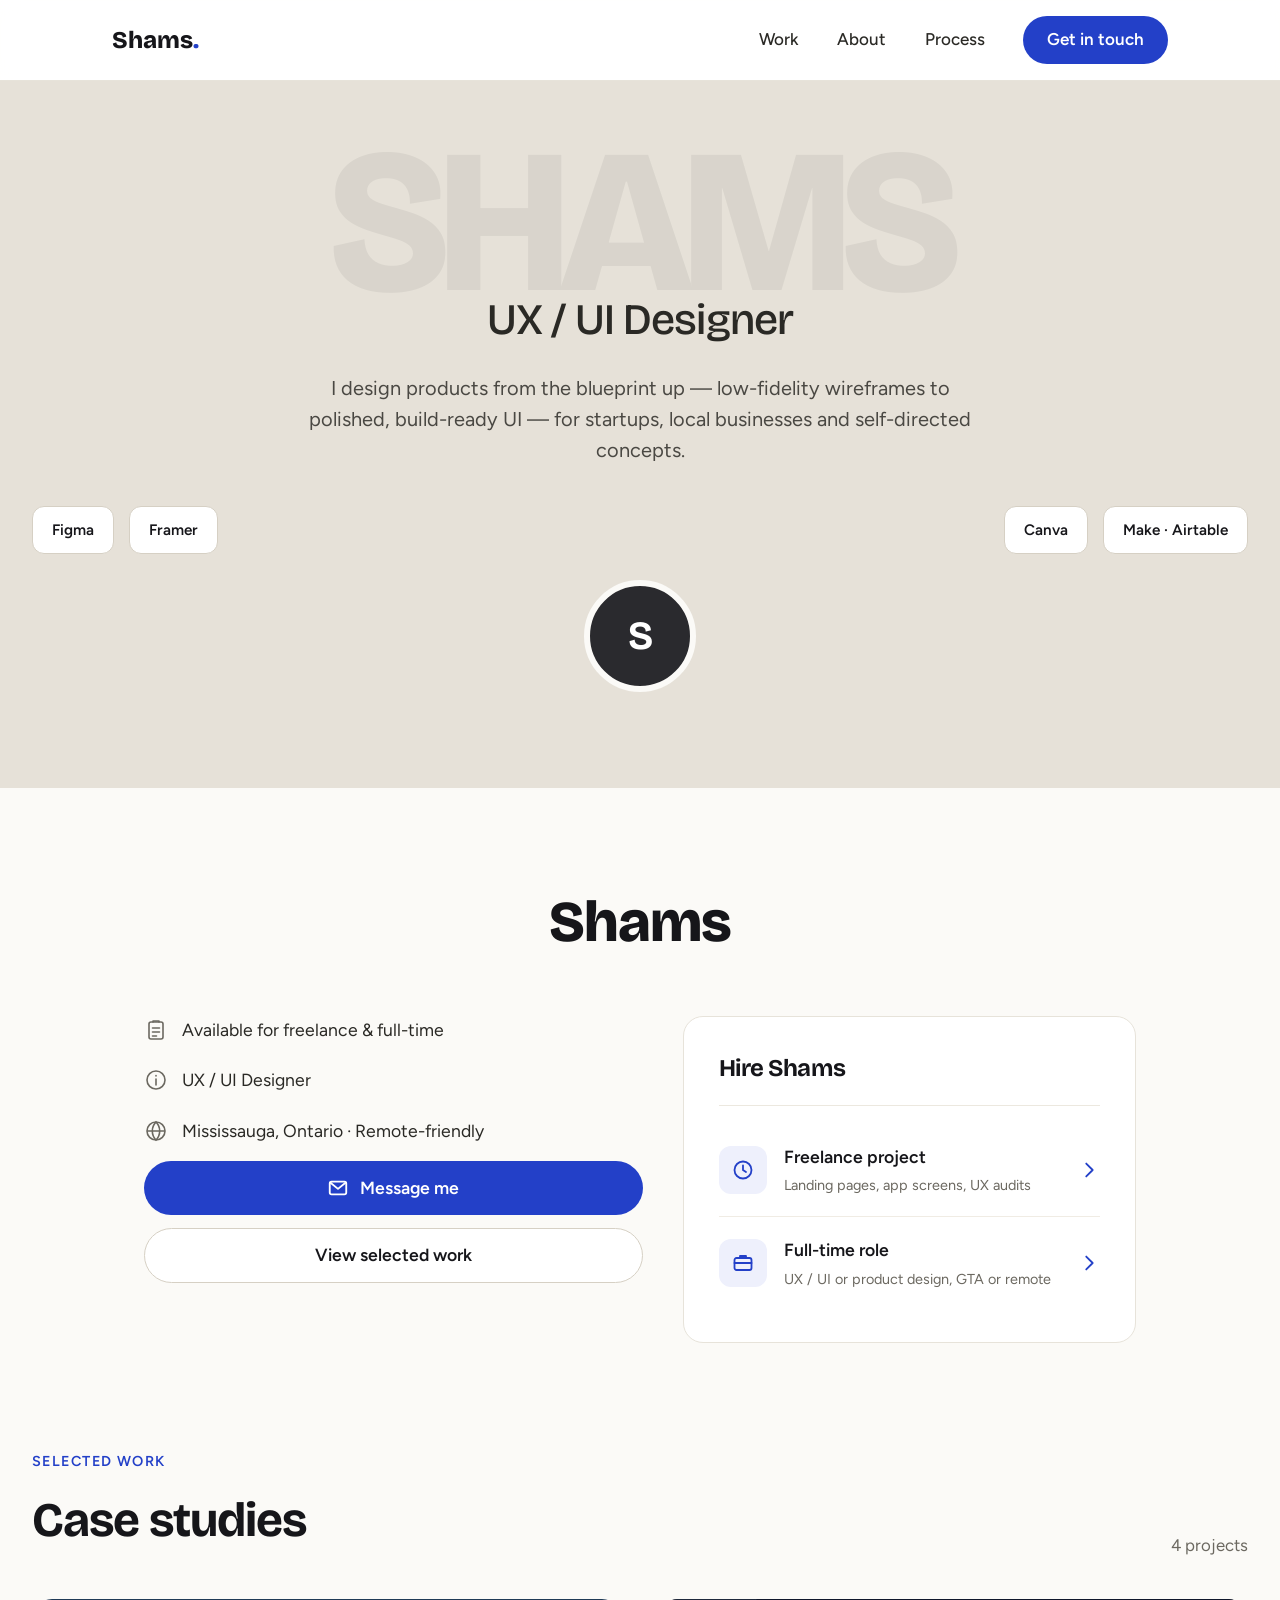
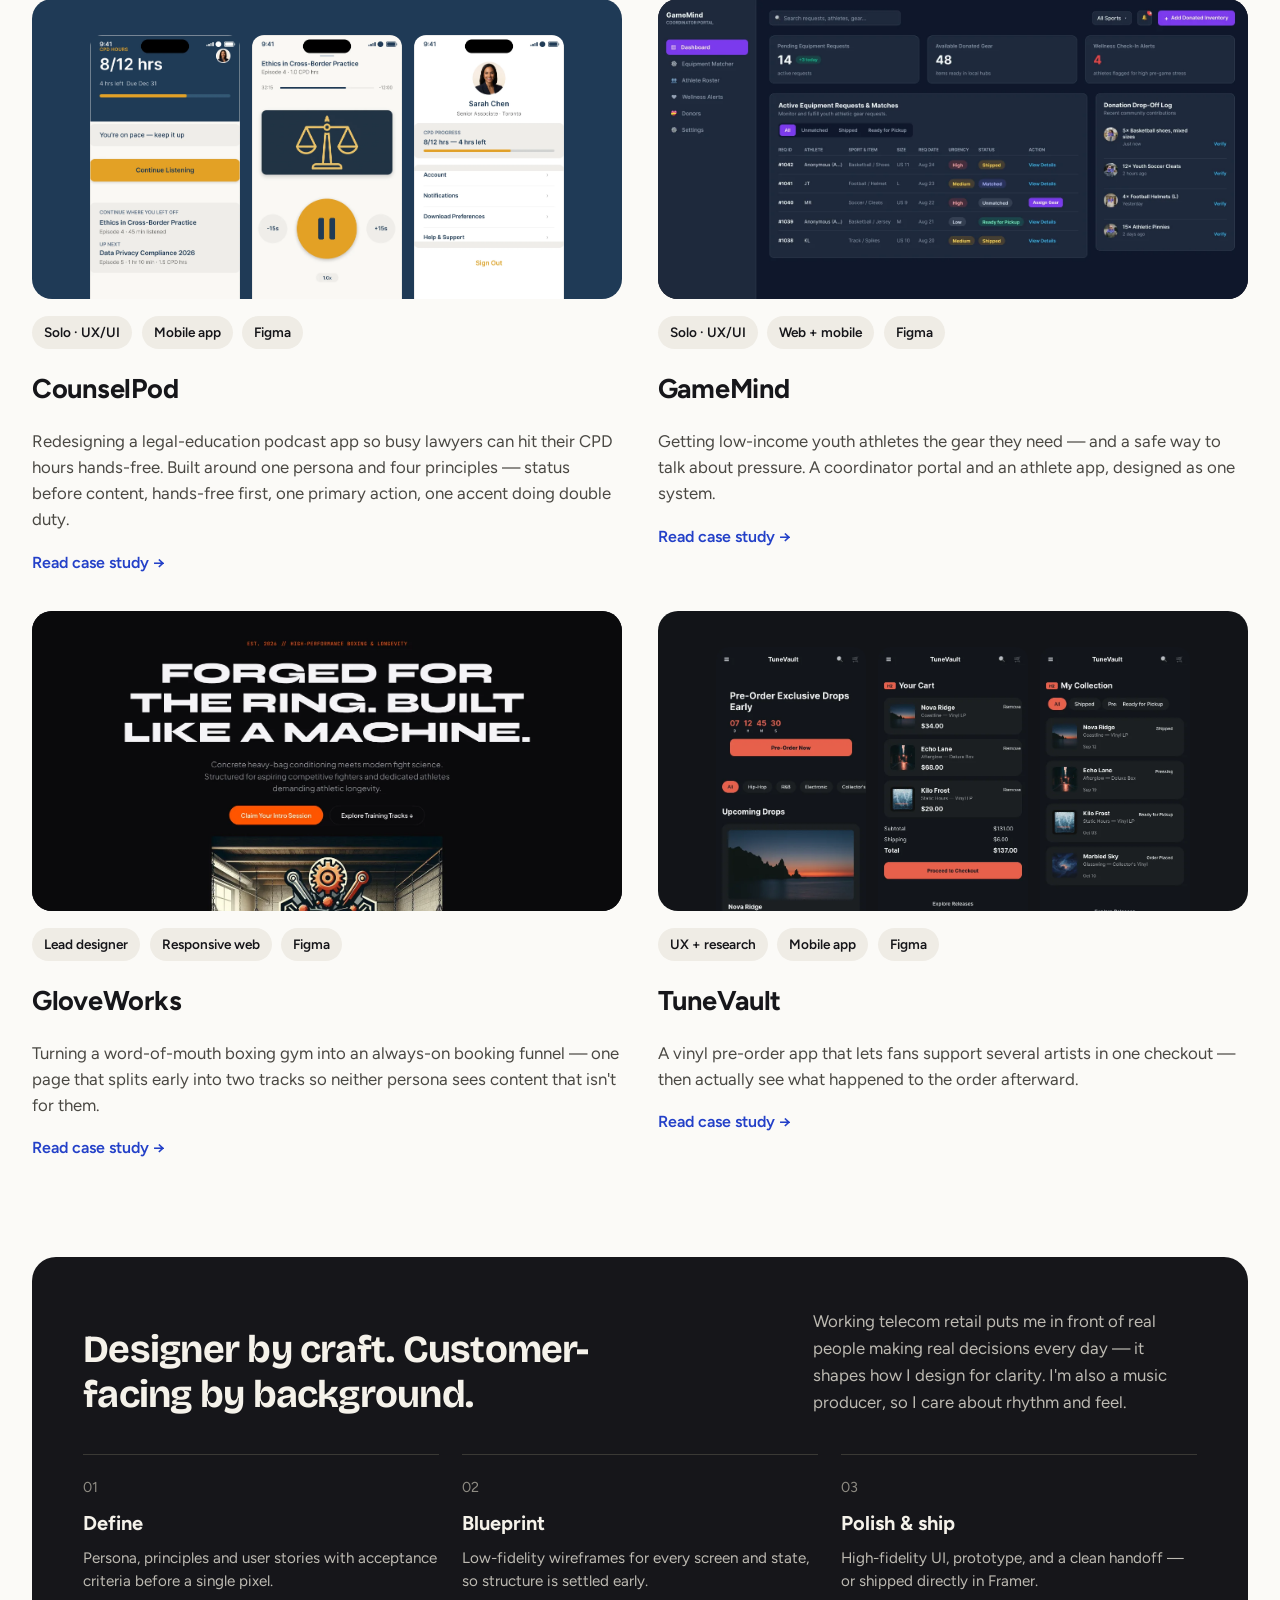
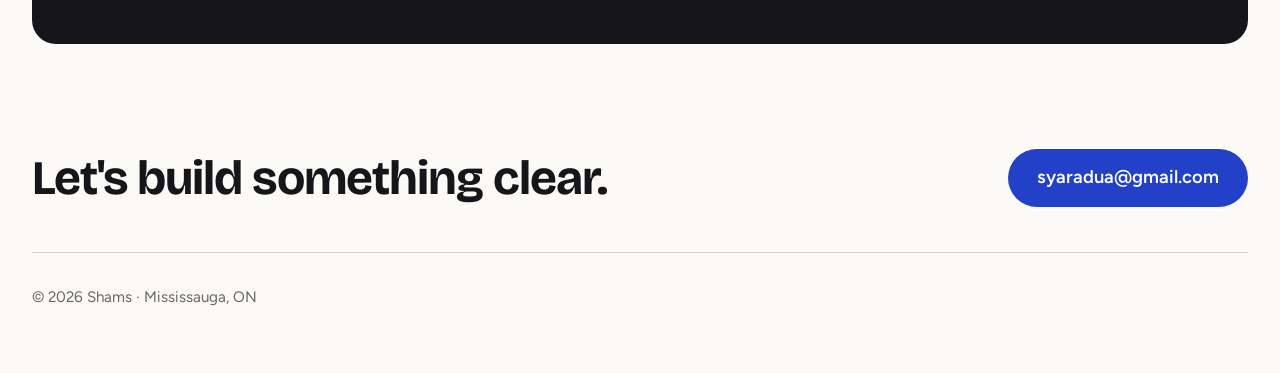
==== index.html @ 9e738d1e "fix(qa): add favicon, meta/OG social tags, and homepage card role/tech tags - Add favicon.ico + PNG " ====
<!DOCTYPE html>
<html lang="en">
<head>
<meta charset="UTF-8">
<meta name="viewport" content="width=device-width, initial-scale=1.0">
<title>Shams Yar-Adua — UX & Product Design</title>
<meta name="description" content="UX/UI designer and product design work from blueprint to build-ready UI — case studies in legal tech, e-commerce, booking, and youth wellness.">
<meta property="og:type" content="website">
<meta property="og:title" content="Shams Yar-Adua — UX & Product Design">
<meta property="og:description" content="UX/UI designer and product design work from blueprint to build-ready UI — case studies in legal tech, e-commerce, booking, and youth wellness.">
<meta property="og:image" content="https://syaradua-droid.github.io/portfolio/assets/og-index.png">
<meta property="og:url" content="https://syaradua-droid.github.io/portfolio/">
<meta name="twitter:card" content="summary_large_image">
<meta name="twitter:title" content="Shams Yar-Adua — UX & Product Design">
<meta name="twitter:description" content="UX/UI designer and product design work from blueprint to build-ready UI — case studies in legal tech, e-commerce, booking, and youth wellness.">
<meta name="twitter:image" content="https://syaradua-droid.github.io/portfolio/assets/og-index.png">
<link rel="icon" type="image/png" sizes="32x32" href="assets/favicon-32.png">
<link rel="icon" type="image/png" sizes="16x16" href="assets/favicon-16.png">
<link rel="shortcut icon" href="favicon.ico">
<link rel="apple-touch-icon" sizes="180x180" href="assets/apple-touch-icon.png">
<link rel="stylesheet" href="home.css">
</head>
<body class="home-page">

<nav class="site-nav">
  <div class="wrap">
    <a href="index.html" class="nav-mark">Shams<span>.</span></a>
    <button class="nav-toggle" aria-label="Toggle navigation" aria-expanded="false">
      <span></span><span></span><span></span>
    </button>
    <ul class="nav-links">
      <li><a href="#work">Work</a></li>
      <li><a href="#about">About</a></li>
      <li><a href="#process">Process</a></li>
      <li><a href="#contact" class="btn-pill">Get in touch</a></li>
    </ul>
  </div>
</nav>

<header class="hero" id="top">
  <div class="hero-watermark">SHAMS</div>
  <div class="hero-role display">UX / UI Designer</div>
  <p class="hero-lede">I design products from the blueprint up — low-fidelity wireframes to polished, build-ready UI — for startups, local businesses and self-directed concepts.</p>
  <div class="hero-tools">
    <div class="tool-group">
      <span class="hero-tool">Figma</span>
      <span class="hero-tool">Framer</span>
    </div>
    <div class="tool-group">
      <span class="hero-tool">Canva</span>
      <span class="hero-tool">Make · Airtable</span>
    </div>
  </div>
  <div class="hero-avatar">S</div>
</header>

<section class="intro">
  <h1 class="display">Shams</h1>
  <div class="intro-grid">
    <div>
      <div class="intro-facts">
        <div class="fact">
          <svg width="24" height="24" viewBox="0 0 24 24" fill="none" stroke="#6B6860" stroke-width="1.6" stroke-linecap="round" stroke-linejoin="round"><rect x="5" y="4" width="14" height="17" rx="2"></rect><path d="M9 4V3h6v1"></path><path d="M8.5 10h7M8.5 14h7M8.5 18h4"></path></svg>
          <span>Available for freelance &amp; full-time</span>
        </div>
        <div class="fact">
          <svg width="24" height="24" viewBox="0 0 24 24" fill="none" stroke="#6B6860" stroke-width="1.6" stroke-linecap="round"><circle cx="12" cy="12" r="9"></circle><path d="M12 11v6M12 7.5v.5"></path></svg>
          <span>UX / UI Designer</span>
        </div>
        <div class="fact">
          <svg width="24" height="24" viewBox="0 0 24 24" fill="none" stroke="#6B6860" stroke-width="1.6"><circle cx="12" cy="12" r="9"></circle><path d="M3 12h18M12 3c2.5 2.6 3.7 5.6 3.7 9s-1.2 6.4-3.7 9c-2.5-2.6-3.7-5.6-3.7-9S9.5 5.6 12 3z"></path></svg>
          <span>Mississauga, Ontario · Remote-friendly</span>
        </div>
      </div>
      <div class="intro-ctas">
        <a href="mailto:syaradua@gmail.com" class="btn-lg primary">
          <svg width="22" height="22" viewBox="0 0 24 24" fill="none" stroke="#FFFFFF" stroke-width="2" stroke-linecap="round" stroke-linejoin="round"><rect x="3" y="5" width="18" height="14" rx="2"></rect><path d="M3.5 6l8.5 7 8.5-7"></path></svg>
          Message me
        </a>
        <a href="#work" class="btn-lg ghost">View selected work</a>
      </div>
    </div>
    <div class="hire-card">
      <h2 class="display">Hire Shams</h2>
      <a href="mailto:syaradua@gmail.com" class="hire-row">
        <div class="hire-icon"><svg width="24" height="24" viewBox="0 0 24 24" fill="none" stroke="#2340C8" stroke-width="1.8" stroke-linecap="round"><circle cx="12" cy="12" r="8.5"></circle><path d="M12 7.5V12l3 2"></path></svg></div>
        <div class="hire-copy"><span class="title">Freelance project</span><span class="sub">Landing pages, app screens, UX audits</span></div>
        <svg width="22" height="22" viewBox="0 0 24 24" fill="none" stroke="#2340C8" stroke-width="2" stroke-linecap="round" stroke-linejoin="round"><path d="M9 5l7 7-7 7"></path></svg>
      </a>
      <a href="mailto:syaradua@gmail.com" class="hire-row">
        <div class="hire-icon"><svg width="24" height="24" viewBox="0 0 24 24" fill="none" stroke="#2340C8" stroke-width="1.8" stroke-linecap="round" stroke-linejoin="round"><rect x="3.5" y="7" width="17" height="12" rx="2"></rect><path d="M9 7V5h6v2M3.5 12h17"></path></svg></div>
        <div class="hire-copy"><span class="title">Full-time role</span><span class="sub">UX / UI or product design, GTA or remote</span></div>
        <svg width="22" height="22" viewBox="0 0 24 24" fill="none" stroke="#2340C8" stroke-width="2" stroke-linecap="round" stroke-linejoin="round"><path d="M9 5l7 7-7 7"></path></svg>
      </a>
    </div>
  </div>
</section>

<section class="work" id="work">
  <div class="work-head">
    <div>
      <span class="work-eyebrow">Selected work</span>
      <h2 class="display">Case studies</h2>
    </div>
    <span class="work-count">4 projects</span>
  </div>
  <div class="work-grid">

    <a href="counselpod.html" class="work-card">
      <div class="work-thumb thumb-tv2" style="background:#1F3A56"><img src="assets/cp_home_ontrack.webp" alt="CounselPod Home screen showing CPD hour progress" loading="lazy"><img src="assets/cp_player.webp" alt="CounselPod hands-free audio player screen" loading="lazy"><img src="assets/cp_profile.webp" alt="CounselPod Profile screen" loading="lazy"></div>
      <div class="work-tags"><span class="work-tag">Solo &middot; UX/UI</span><span class="work-tag">Mobile app</span><span class="work-tag">Figma</span></div>
      <h3>CounselPod</h3>
      <p>Redesigning a legal-education podcast app so busy lawyers can hit their CPD hours hands-free. Built around one persona and four principles — status before content, hands-free first, one primary action, one accent doing double duty.</p>
      <span class="cta">Read case study →</span>
    </a>

    <a href="gamemind.html" class="work-card">
      <div class="work-thumb thumb-img "><img src="assets/gm_dashboard.webp" alt="GameMind coordinator dashboard" loading="lazy" style="object-position:top left"></div>
      <div class="work-tags"><span class="work-tag">Solo &middot; UX/UI</span><span class="work-tag">Web + mobile</span><span class="work-tag">Figma</span></div>
      <h3>GameMind</h3>
      <p>Getting low-income youth athletes the gear they need — and a safe way to talk about pressure. A coordinator portal and an athlete app, designed as one system.</p>
      <span class="cta">Read case study →</span>
    </a>

    <a href="gloveworks.html" class="work-card">
      <div class="work-thumb thumb-img "><img src="assets/gw_hero_desktop.webp" alt="GloveWorks hero section" loading="lazy" style="object-position:top center"></div>
      <div class="work-tags"><span class="work-tag">Lead designer</span><span class="work-tag">Responsive web</span><span class="work-tag">Figma</span></div>
      <h3>GloveWorks</h3>
      <p>Turning a word-of-mouth boxing gym into an always-on booking funnel — one page that splits early into two tracks so neither persona sees content that isn't for them.</p>
      <span class="cta">Read case study →</span>
    </a>

    <a href="tunevault.html" class="work-card">
      <div class="work-thumb thumb-tv2"><img src="assets/tv_home_hifi.webp" alt="TuneVault Home screen with active pre-orders" loading="lazy"><img src="assets/tv_cart_hifi.webp" alt="TuneVault checkout cart screen" loading="lazy"><img src="assets/tv_collection_hifi.webp" alt="TuneVault vinyl collection screen" loading="lazy"></div>
      <div class="work-tags"><span class="work-tag">UX + research</span><span class="work-tag">Mobile app</span><span class="work-tag">Figma</span></div>
      <h3>TuneVault</h3>
      <p>A vinyl pre-order app that lets fans support several artists in one checkout — then actually see what happened to the order afterward.</p>
      <span class="cta">Read case study →</span>
    </a>

  </div>
</section>

<section class="process" id="process">
  <div class="process-card">
    <div class="process-head">
      <h2 class="display" id="about">Designer by craft. Customer-facing by background.</h2>
      <p>Working telecom retail puts me in front of real people making real decisions every day — it shapes how I design for clarity. I'm also a music producer, so I care about rhythm and feel.</p>
    </div>
    <div class="process-steps">
      <div class="process-step"><span class="n">01</span><span class="t">Define</span><span class="d">Persona, principles and user stories with acceptance criteria before a single pixel.</span></div>
      <div class="process-step"><span class="n">02</span><span class="t">Blueprint</span><span class="d">Low-fidelity wireframes for every screen and state, so structure is settled early.</span></div>
      <div class="process-step"><span class="n">03</span><span class="t">Polish &amp; ship</span><span class="d">High-fidelity UI, prototype, and a clean handoff — or shipped directly in Framer.</span></div>
    </div>
  </div>
</section>

<footer class="home-footer" id="contact">
  <div class="footer-cta">
    <h2 class="display">Let's build something clear.</h2>
    <a href="mailto:syaradua@gmail.com" class="email">syaradua@gmail.com</a>
  </div>
  <div class="footer-bottom">
    <span>© 2026 Shams · Mississauga, ON</span>
  </div>
</footer>

<script src="assets/nav.js" defer></script>
</body>
</html>
---- home.css ----
/* =========================================================
   Homepage-only design system (v2)
   Warm, light — distinct from the dark case-study system.
   Display: Bricolage Grotesque · Body: Figtree
========================================================= */

@import url('https://fonts.googleapis.com/css2?family=Bricolage+Grotesque:opsz,wght@12..96,500;12..96,700;12..96,800&family=Figtree:wght@400;500;600;700&display=swap');

:root {
  --h-bg: #FBFAF7;
  --h-bg-2: #E6E1D8;
  --h-ink: #16161A;
  --h-ink-2: #2A2925;
  --h-text-muted: #4A4843;
  --h-text-dim: #6B6860;
  --h-border: #E7E3DA;
  --h-border-2: #D6D0C4;
  --h-card: #FFFFFF;
  --h-accent: #2340C8;
  --h-accent-soft: #EEF0FC;
  --h-maxw: 1120px;
}

body.home-page {
  margin: 0;
  background: var(--h-bg);
  color: var(--h-ink);
  font-family: 'Figtree', system-ui, sans-serif;
  font-size: 17px;
  line-height: 1.6;
  -webkit-font-smoothing: antialiased;
}
.home-page * { box-sizing: border-box; }
.home-page a { color: inherit; text-decoration: none; }
.home-page .wrap { max-width: var(--h-maxw); margin: 0 auto; padding: 0 2rem; }
.home-page .display { font-family: 'Bricolage Grotesque', sans-serif; letter-spacing: -0.02em; }

/* ---------- NAV (reuses .site-nav/.nav-toggle/.nav-links classes so nav.js keeps working) ---------- */
.home-page .site-nav {
  position: sticky; top: 0; z-index: 50;
  background: rgba(255,255,255,0.9);
  backdrop-filter: blur(10px);
  border-bottom: 1px solid var(--h-border);
}
.home-page .site-nav .wrap {
  display: flex; align-items: center; justify-content: space-between;
  height: 80px;
}
.home-page .nav-mark {
  font-family: 'Bricolage Grotesque', sans-serif;
  font-weight: 800;
  font-size: 1.5rem;
}
.home-page .nav-mark span { color: var(--h-accent); }
.home-page .nav-links { display: flex; align-items: center; gap: 2.4rem; list-style: none; margin: 0; padding: 0; font-weight: 500; }
.home-page .nav-links a { color: var(--h-ink-2); transition: opacity 0.15s ease; }
.home-page .nav-links a:hover { opacity: 0.7; }
.home-page .nav-links .btn-pill {
  display: flex; align-items: center; height: 3rem; padding: 0 1.5rem;
  border-radius: 999px; background: var(--h-accent); color: #fff; font-weight: 600;
}
.home-page .nav-toggle {
  display: none; flex-direction: column; justify-content: center; gap: 5px;
  width: 36px; height: 36px; padding: 0; border: none; background: transparent; cursor: pointer;
}
.home-page .nav-toggle span { display: block; width: 100%; height: 2px; background: var(--h-ink); border-radius: 2px; transition: transform 0.2s ease, opacity 0.2s ease; }
.home-page .nav-toggle[aria-expanded="true"] span:nth-child(1) { transform: translateY(7px) rotate(45deg); }
.home-page .nav-toggle[aria-expanded="true"] span:nth-child(2) { opacity: 0; }
.home-page .nav-toggle[aria-expanded="true"] span:nth-child(3) { transform: translateY(-7px) rotate(-45deg); }

/* ---------- HERO ---------- */
.home-page .hero {
  position: relative;
  background: var(--h-bg-2);
  padding: 3.5rem 2rem 6rem;
  display: flex; flex-direction: column; align-items: center;
  overflow: hidden;
  text-align: center;
}
.home-page .hero-watermark {
  font-family: 'Bricolage Grotesque', sans-serif;
  font-weight: 800;
  font-size: clamp(4rem, 16vw, 18rem);
  line-height: 1;
  letter-spacing: -0.05em;
  color: var(--h-ink);
  opacity: 0.06;
  white-space: nowrap;
  margin-top: -1rem;
}
.home-page .hero-role {
  font-family: 'Bricolage Grotesque', sans-serif;
  font-weight: 500;
  font-size: clamp(1.8rem, 3.4vw, 3.2rem);
  letter-spacing: -0.02em;
  color: var(--h-ink-2);
  margin-top: -2.5rem;
}
.home-page .hero-lede {
  max-width: 42rem;
  font-size: 1.25rem;
  line-height: 1.55;
  color: var(--h-text-muted);
  margin: 1.1rem 0 0;
}
.home-page .hero-tools {
  position: relative;
  width: 100%;
  display: flex; justify-content: space-between; align-items: center;
  margin-top: 2.5rem;
}
.home-page .hero-tools .tool-group { display: flex; gap: 0.9rem; }
.home-page .hero-tool {
  height: 3rem; padding: 0 1.2rem; border-radius: 12px;
  background: var(--h-card); border: 1px solid var(--h-border-2);
  display: flex; align-items: center; font-weight: 600; font-size: 0.95rem;
  white-space: nowrap;
}
.home-page .hero-avatar {
  width: 7rem; height: 7rem; border-radius: 50%;
  border: 6px solid var(--h-bg);
  background: #2A2A2E; color: #fff;
  display: flex; align-items: center; justify-content: center;
  font-family: 'Bricolage Grotesque', sans-serif; font-weight: 700; font-size: 2.5rem;
  margin: 1.6rem auto 0;
}

/* ---------- INTRO (bio + hire card) ---------- */
.home-page .intro {
  padding: 5.5rem 2rem 0;
  display: flex; flex-direction: column; align-items: center; gap: 3rem;
}
.home-page .intro h1 { margin: 0; font-size: clamp(2.4rem, 5vw, 3.6rem); font-weight: 800; }
.home-page .intro-grid {
  width: 100%; max-width: 62rem;
  display: grid; grid-template-columns: 1.1fr 1fr; gap: 2.5rem;
}
.home-page .intro-facts { display: flex; flex-direction: column; gap: 1.4rem; font-size: 1.1rem; color: var(--h-ink-2); }
.home-page .intro-facts .fact { display: flex; align-items: center; gap: 0.9rem; }
.home-page .intro-facts svg { flex-shrink: 0; }
.home-page .intro-ctas { display: flex; flex-direction: column; gap: 0.8rem; margin-top: 1rem; }
.home-page .btn-lg {
  height: 3.4rem; border-radius: 999px; font-size: 1.1rem; font-weight: 600;
  display: flex; align-items: center; justify-content: center; gap: 0.7rem;
}
.home-page .btn-lg.primary { background: var(--h-accent); color: #fff; }
.home-page .btn-lg.ghost { background: var(--h-card); border: 1.5px solid var(--h-border-2); }

.home-page .hire-card {
  border: 1.5px solid var(--h-border); border-radius: 20px; background: var(--h-card);
  padding: 2rem 2.2rem;
}
.home-page .hire-card h2 { margin: 0 0 1.1rem; padding-bottom: 1.1rem; border-bottom: 1.5px solid #ECE8DF; font-size: 1.5rem; font-weight: 700; }
.home-page .hire-row {
  display: flex; align-items: center; gap: 1.1rem; padding: 1.2rem 0; border-bottom: 1px solid #F0ECE4;
}
.home-page .hire-row:last-of-type { border-bottom: none; }
.home-page .hire-icon {
  width: 3rem; height: 3rem; border-radius: 12px; background: var(--h-accent-soft);
  display: flex; align-items: center; justify-content: center; flex-shrink: 0;
}
.home-page .hire-copy { flex-grow: 1; display: flex; flex-direction: column; gap: 0.2rem; }
.home-page .hire-copy .title { font-size: 1.1rem; font-weight: 600; }
.home-page .hire-copy .sub { font-size: 0.9rem; color: var(--h-text-dim); }

/* ---------- WORK GRID ---------- */
.home-page .work {
  padding: 6.5rem 2rem 0;
  display: flex; flex-direction: column; gap: 2.5rem;
}
.home-page .work-head { display: flex; align-items: flex-end; justify-content: space-between; gap: 1rem; flex-wrap: wrap; }
.home-page .work-eyebrow { font-size: 0.9rem; font-weight: 600; letter-spacing: 0.1em; text-transform: uppercase; color: var(--h-accent); }
.home-page .work-head h2 { margin: 0.5rem 0 0; font-size: clamp(2rem, 4vw, 3rem); font-weight: 700; }
.home-page .work-count { font-size: 1.05rem; color: var(--h-text-dim); }
.home-page .work-grid { display: grid; grid-template-columns: repeat(2, minmax(0, 1fr)); gap: 2.2rem; }
.home-page .work-card { display: flex; flex-direction: column; gap: 1.1rem; }
.home-page .work-thumb { height: 300px; border-radius: 20px; overflow: hidden; position: relative; }
.home-page .work-tags { display: flex; gap: 0.6rem; flex-wrap: wrap; }
.home-page .work-tag { padding: 0.35rem 0.75rem; border-radius: 999px; background: #EFECE5; font-size: 0.85rem; font-weight: 600; }
.home-page .work-card h3 { margin: 0; font-size: 1.7rem; font-weight: 700; letter-spacing: -0.01em; }
.home-page .work-card p { margin: 0; font-size: 1.05rem; line-height: 1.55; color: var(--h-text-muted); }
.home-page .work-card .cta { font-size: 1rem; font-weight: 600; color: var(--h-accent); }

/* Decorative thumb treatments per project */
.home-page .thumb-tv { background: #EDE6F7; display: flex; align-items: center; justify-content: center; gap: 0.6rem; }
.home-page .thumb-tv .bar { width: 12px; border-radius: 6px; background: #4B2E83; }
.home-page .thumb-tv .bar.alt { background: #7A5BB5; }

.home-page .thumb-gm { background: #DDE8D9; display: grid; grid-template-columns: repeat(3, minmax(0,1fr)); gap: 14px; padding: 40px; }
.home-page .thumb-gm div { border-radius: 12px; }

.home-page .thumb-gw {
  background: #141414; padding: 32px; display: flex; flex-direction: column; justify-content: flex-end;
  font-family: 'Bricolage Grotesque', sans-serif; font-weight: 800; color: #F5F2EA;
  font-size: clamp(2.2rem, 4vw, 3.4rem); line-height: 0.95; letter-spacing: -0.03em;
}
.home-page .thumb-gw .accent { color: #D8412F; }


/* Real-screenshot thumbs (redesign) */
.home-page .thumb-img { background: #14121C; }
.home-page .thumb-img img { width: 100%; height: 100%; object-fit: cover; display: block; }
.home-page .thumb-tv2 { background: #121418; display: flex; justify-content: center; align-items: flex-start; gap: 12px; padding-top: 36px; }
.home-page .thumb-tv2 img { width: 28%; max-width: 150px; border-radius: 12px; display: block; }
.home-page .thumb-cp { background: #1F3A56; display: flex; align-items: flex-end; justify-content: center; gap: 24px; }
.home-page .cp-phone { width: 150px; height: 300px; border-radius: 26px; background: #FAF8F4; padding: 20px 14px; display: flex; flex-direction: column; gap: 10px; }
.home-page .cp-phone i { display: block; border-radius: 6px; }

/* ---------- PROCESS ---------- */
.home-page .process { padding: 6rem 2rem 0; }
.home-page .process-card {
  border-radius: 24px; background: var(--h-ink); color: #F5F2EA;
  padding: 3.2rem; display: flex; flex-direction: column; gap: 2.4rem;
}
.home-page .process-head { display: flex; justify-content: space-between; align-items: flex-end; gap: 2.5rem; flex-wrap: wrap; }
.home-page .process-head h2 { margin: 0; max-width: 34rem; font-size: clamp(1.8rem, 3vw, 2.4rem); font-weight: 700; line-height: 1.15; }
.home-page .process-head p { margin: 0; max-width: 24rem; font-size: 1.05rem; line-height: 1.6; color: #BDBAB2; }
.home-page .process-steps { display: grid; grid-template-columns: repeat(3, minmax(0,1fr)); gap: 1.4rem; }
.home-page .process-step { border-top: 1.5px solid #3A3935; padding-top: 1.3rem; display: flex; flex-direction: column; gap: 0.5rem; }
.home-page .process-step .n { font-size: 0.9rem; color: #8E8B83; }
.home-page .process-step .t { font-size: 1.25rem; font-weight: 700; }
.home-page .process-step .d { font-size: 0.95rem; line-height: 1.5; color: #BDBAB2; }

/* ---------- FOOTER ---------- */
.home-page footer.home-footer { padding: 6rem 2rem 4rem; display: flex; flex-direction: column; gap: 2rem; }
.home-page .footer-cta {
  display: flex; justify-content: space-between; align-items: center; gap: 1.5rem; flex-wrap: wrap;
  padding-bottom: 2.2rem; border-bottom: 1px solid var(--h-border-2);
}
.home-page .footer-cta h2 { margin: 0; font-size: clamp(1.8rem, 4vw, 3rem); font-weight: 700; letter-spacing: -0.02em; }
.home-page .footer-cta a.email {
  height: 3.6rem; padding: 0 1.8rem; border-radius: 999px; background: var(--h-accent); color: #fff;
  display: flex; align-items: center; font-size: 1.15rem; font-weight: 600; white-space: nowrap;
}
.home-page .footer-bottom { display: flex; justify-content: space-between; font-size: 0.95rem; color: var(--h-text-dim); }

/* ---------- RESPONSIVE ---------- */
@media (max-width: 860px) {
  .home-page .intro-grid { grid-template-columns: 1fr; }
  .home-page .work-grid { grid-template-columns: 1fr; }
  .home-page .process-head { flex-direction: column; align-items: flex-start; }
  .home-page .process-steps { grid-template-columns: 1fr; }
}

@media (max-width: 700px) {
  .home-page .hero-tools { flex-wrap: wrap; justify-content: center; gap: 0.9rem; }
  .home-page .hero-tools .tool-group { justify-content: center; flex-wrap: wrap; }
  .home-page .site-nav .wrap { flex-wrap: wrap; height: auto; min-height: 80px; padding-top: 0.6rem; padding-bottom: 0.6rem; }
  .home-page .nav-toggle { display: flex; }
  .home-page .nav-links {
    flex-basis: 100%; flex-direction: column; align-items: flex-start; gap: 0;
    max-height: 0; overflow: hidden; transition: max-height 0.2s ease;
  }
  .home-page .nav-links.open { max-height: 320px; }
  .home-page .nav-links li { width: 100%; border-top: 1px solid var(--h-border); }
  .home-page .nav-links a { display: block; padding: 0.85rem 0; }
  .home-page .nav-links .btn-pill { margin: 0.7rem 0; }
  .home-page .hero { padding: 2.5rem 1.25rem 4rem; }
  .home-page .work, .home-page .intro, .home-page .process { padding-left: 1.25rem; padding-right: 1.25rem; }
  .home-page footer.home-footer { padding: 4rem 1.25rem 3rem; }
}
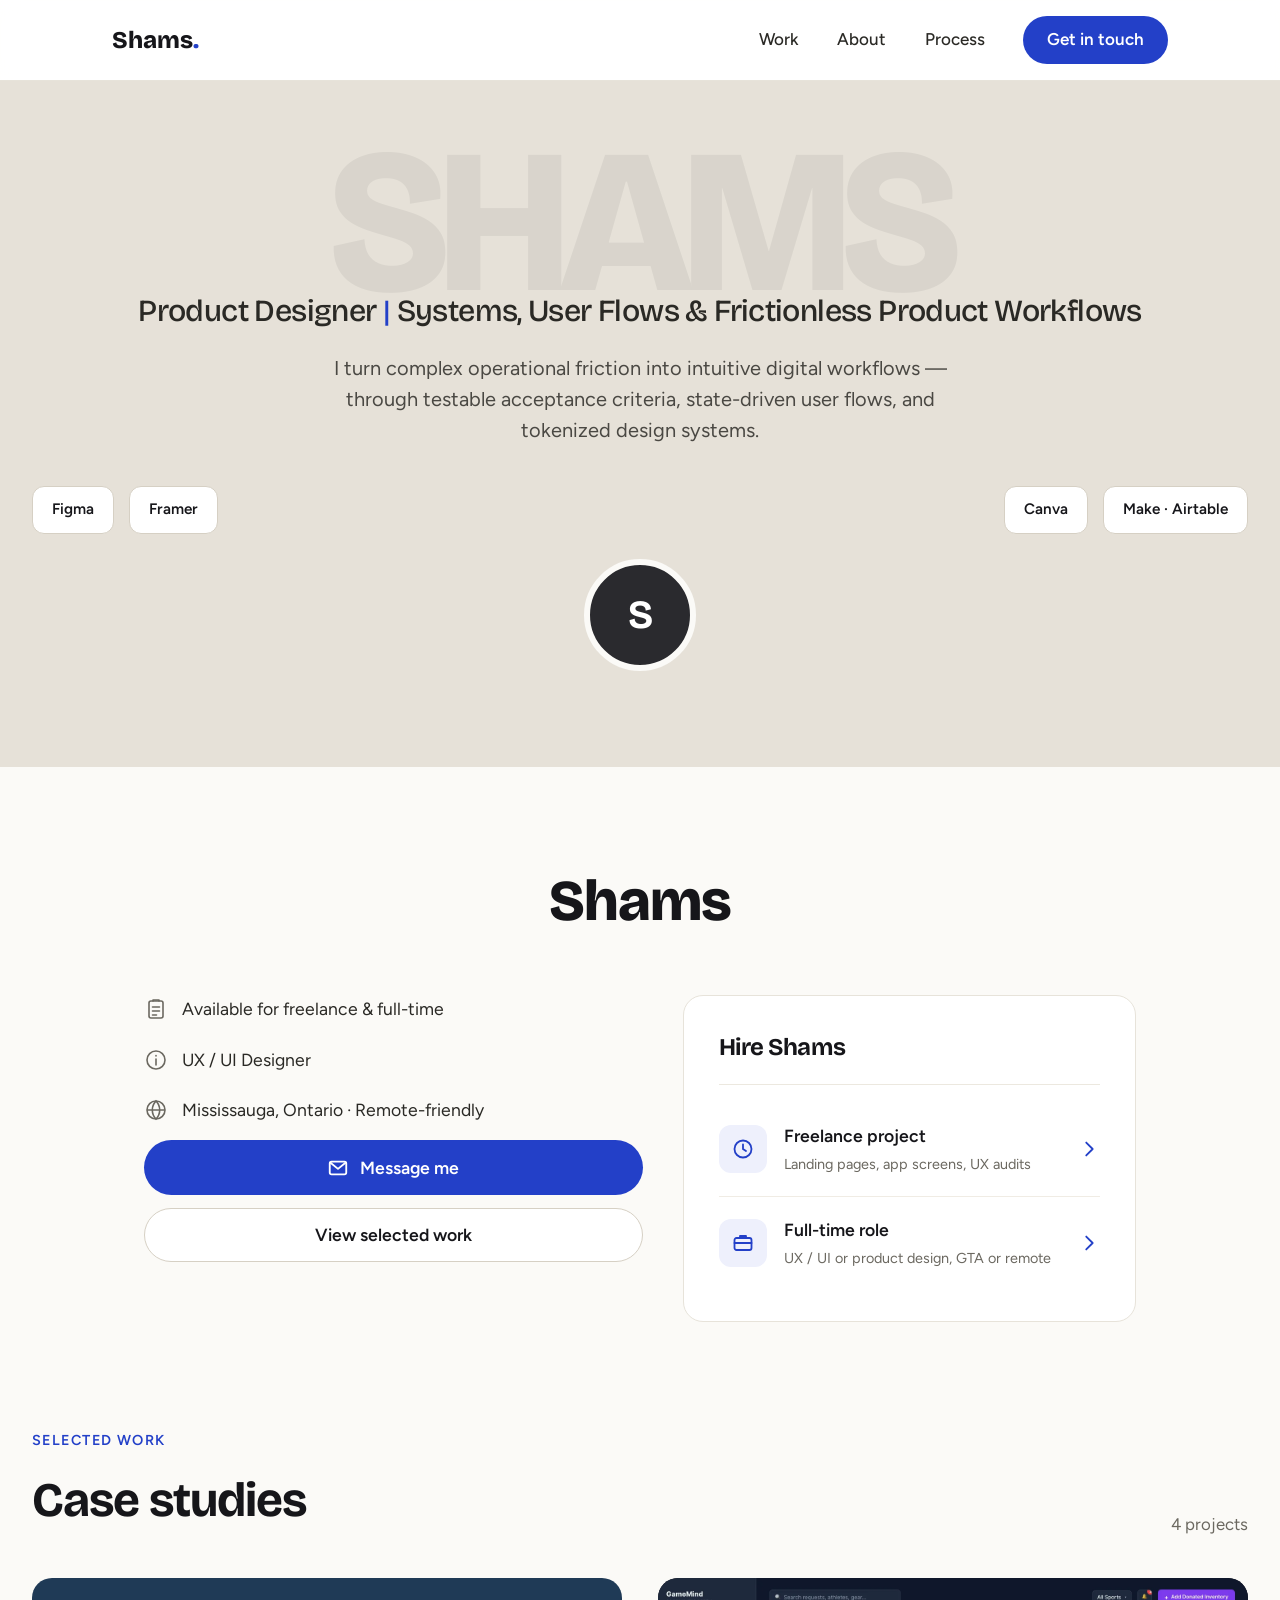
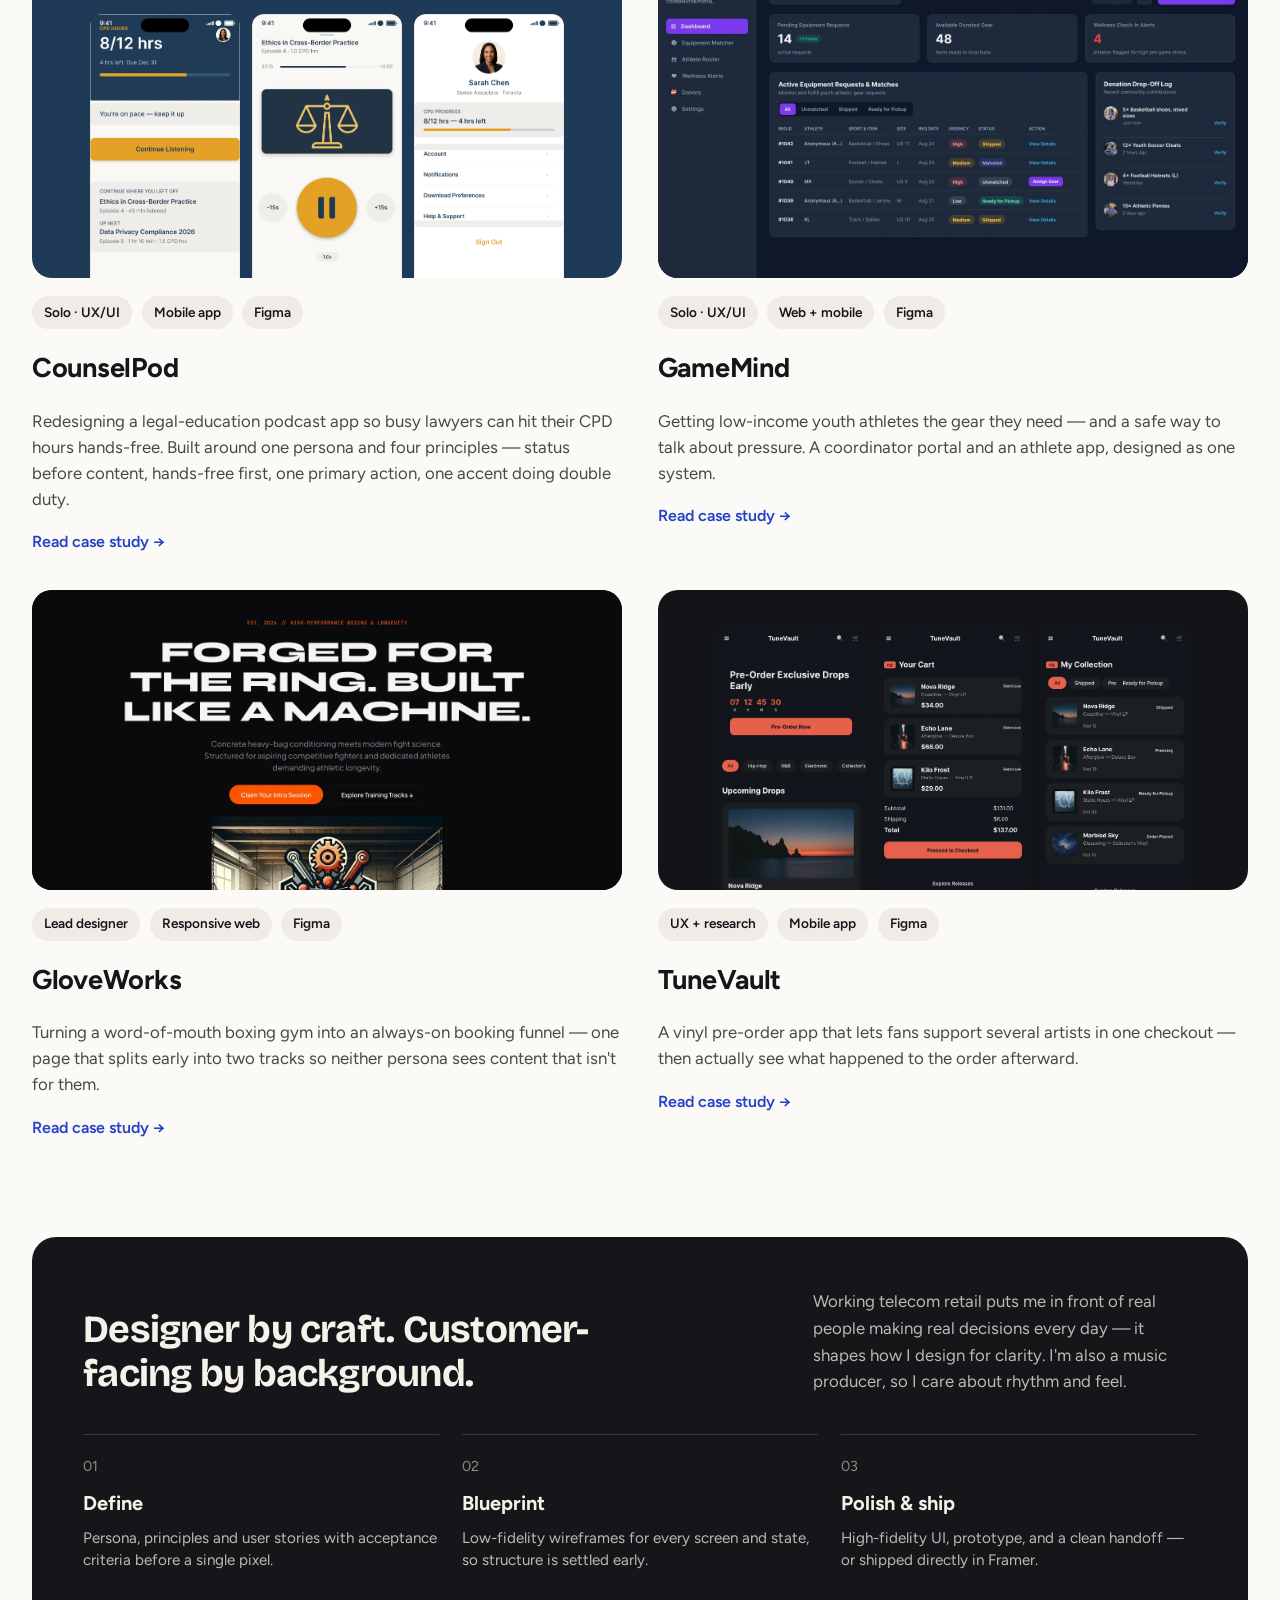
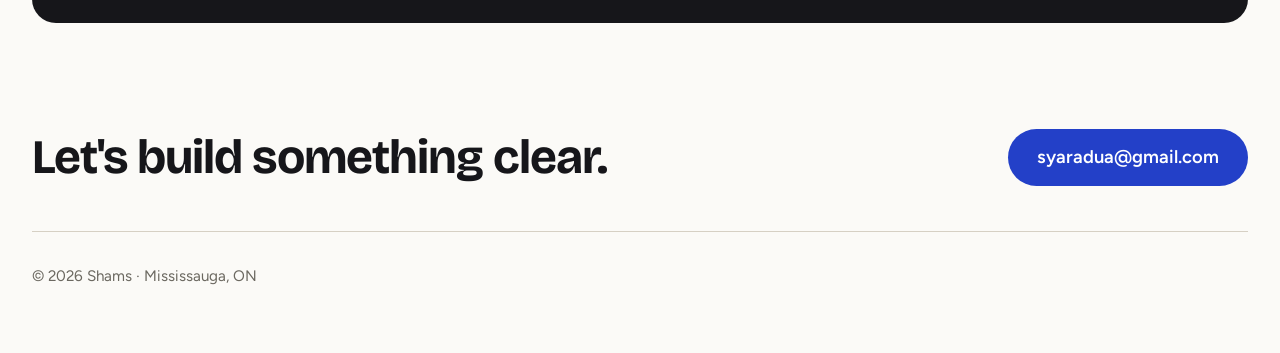
==== commit 8a62534d: "chore(home): harmonize hero copy and metadata with systems design positioning" ====
--- a/index.html
+++ b/index.html
@@ -4,15 +4,15 @@
 <meta charset="UTF-8">
 <meta name="viewport" content="width=device-width, initial-scale=1.0">
 <title>Shams Yar-Adua — UX & Product Design</title>
-<meta name="description" content="UX/UI designer and product design work from blueprint to build-ready UI — case studies in legal tech, e-commerce, booking, and youth wellness.">
+<meta name="description" content="Product Designer specializing in systems, user flows &amp; frictionless product workflows — turning operational friction into intuitive, testable digital experiences.">
 <meta property="og:type" content="website">
 <meta property="og:title" content="Shams Yar-Adua — UX & Product Design">
-<meta property="og:description" content="UX/UI designer and product design work from blueprint to build-ready UI — case studies in legal tech, e-commerce, booking, and youth wellness.">
+<meta property="og:description" content="Product Designer specializing in systems, user flows &amp; frictionless product workflows — turning operational friction into intuitive, testable digital experiences.">
 <meta property="og:image" content="https://syaradua-droid.github.io/portfolio/assets/og-index.png">
 <meta property="og:url" content="https://syaradua-droid.github.io/portfolio/">
 <meta name="twitter:card" content="summary_large_image">
 <meta name="twitter:title" content="Shams Yar-Adua — UX & Product Design">
-<meta name="twitter:description" content="UX/UI designer and product design work from blueprint to build-ready UI — case studies in legal tech, e-commerce, booking, and youth wellness.">
+<meta name="twitter:description" content="Product Designer specializing in systems, user flows &amp; frictionless product workflows — turning operational friction into intuitive, testable digital experiences.">
 <meta name="twitter:image" content="https://syaradua-droid.github.io/portfolio/assets/og-index.png">
 <link rel="icon" type="image/png" sizes="32x32" href="assets/favicon-32.png">
 <link rel="icon" type="image/png" sizes="16x16" href="assets/favicon-16.png">
@@ -39,8 +39,8 @@
 
 <header class="hero" id="top">
   <div class="hero-watermark">SHAMS</div>
-  <div class="hero-role display">UX / UI Designer</div>
-  <p class="hero-lede">I design products from the blueprint up — low-fidelity wireframes to polished, build-ready UI — for startups, local businesses and self-directed concepts.</p>
+  <div class="hero-role display" style="font-size:clamp(1.15rem, 2.4vw, 2.15rem)">Product Designer <span style="color:var(--h-accent)">|</span> Systems, User Flows &amp; Frictionless Product Workflows</div>
+  <p class="hero-lede">I turn complex operational friction into intuitive digital workflows &mdash; through testable acceptance criteria, state-driven user flows, and tokenized design systems.</p>
   <div class="hero-tools">
     <div class="tool-group">
       <span class="hero-tool">Figma</span>
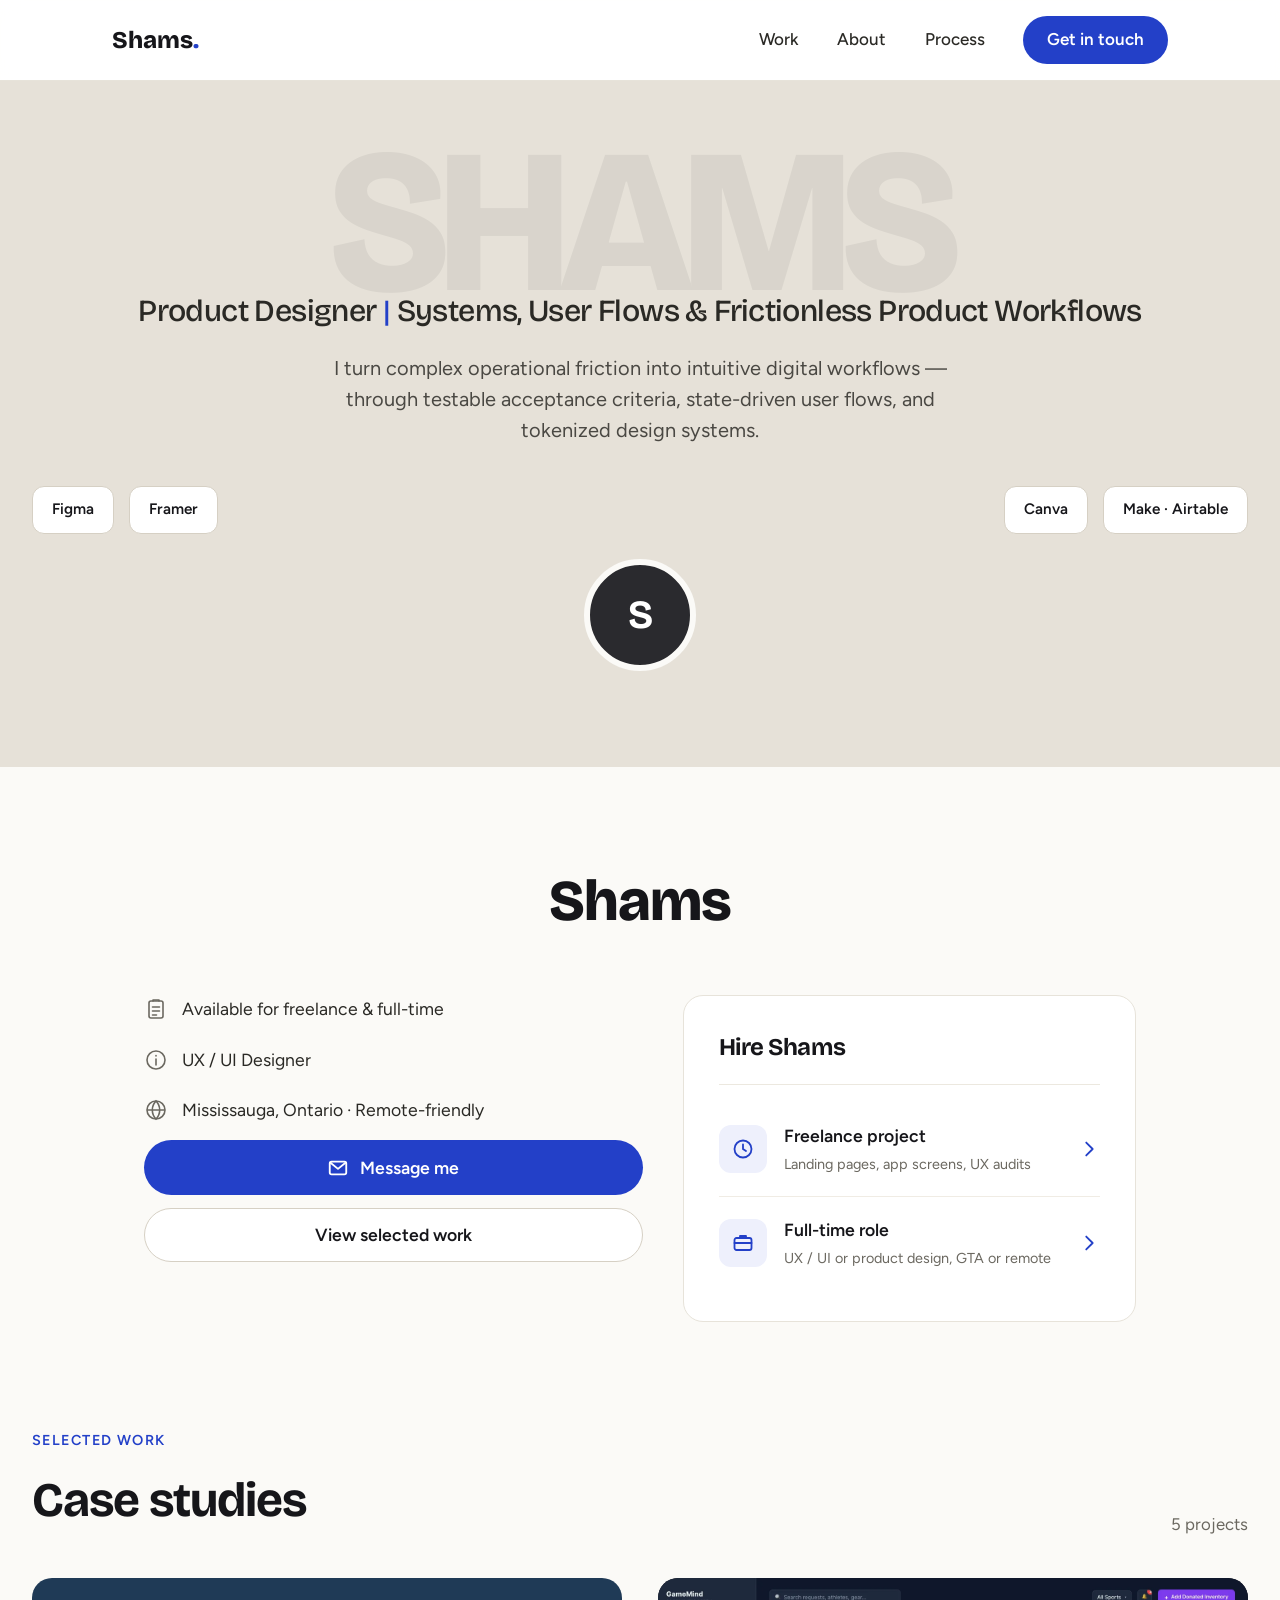
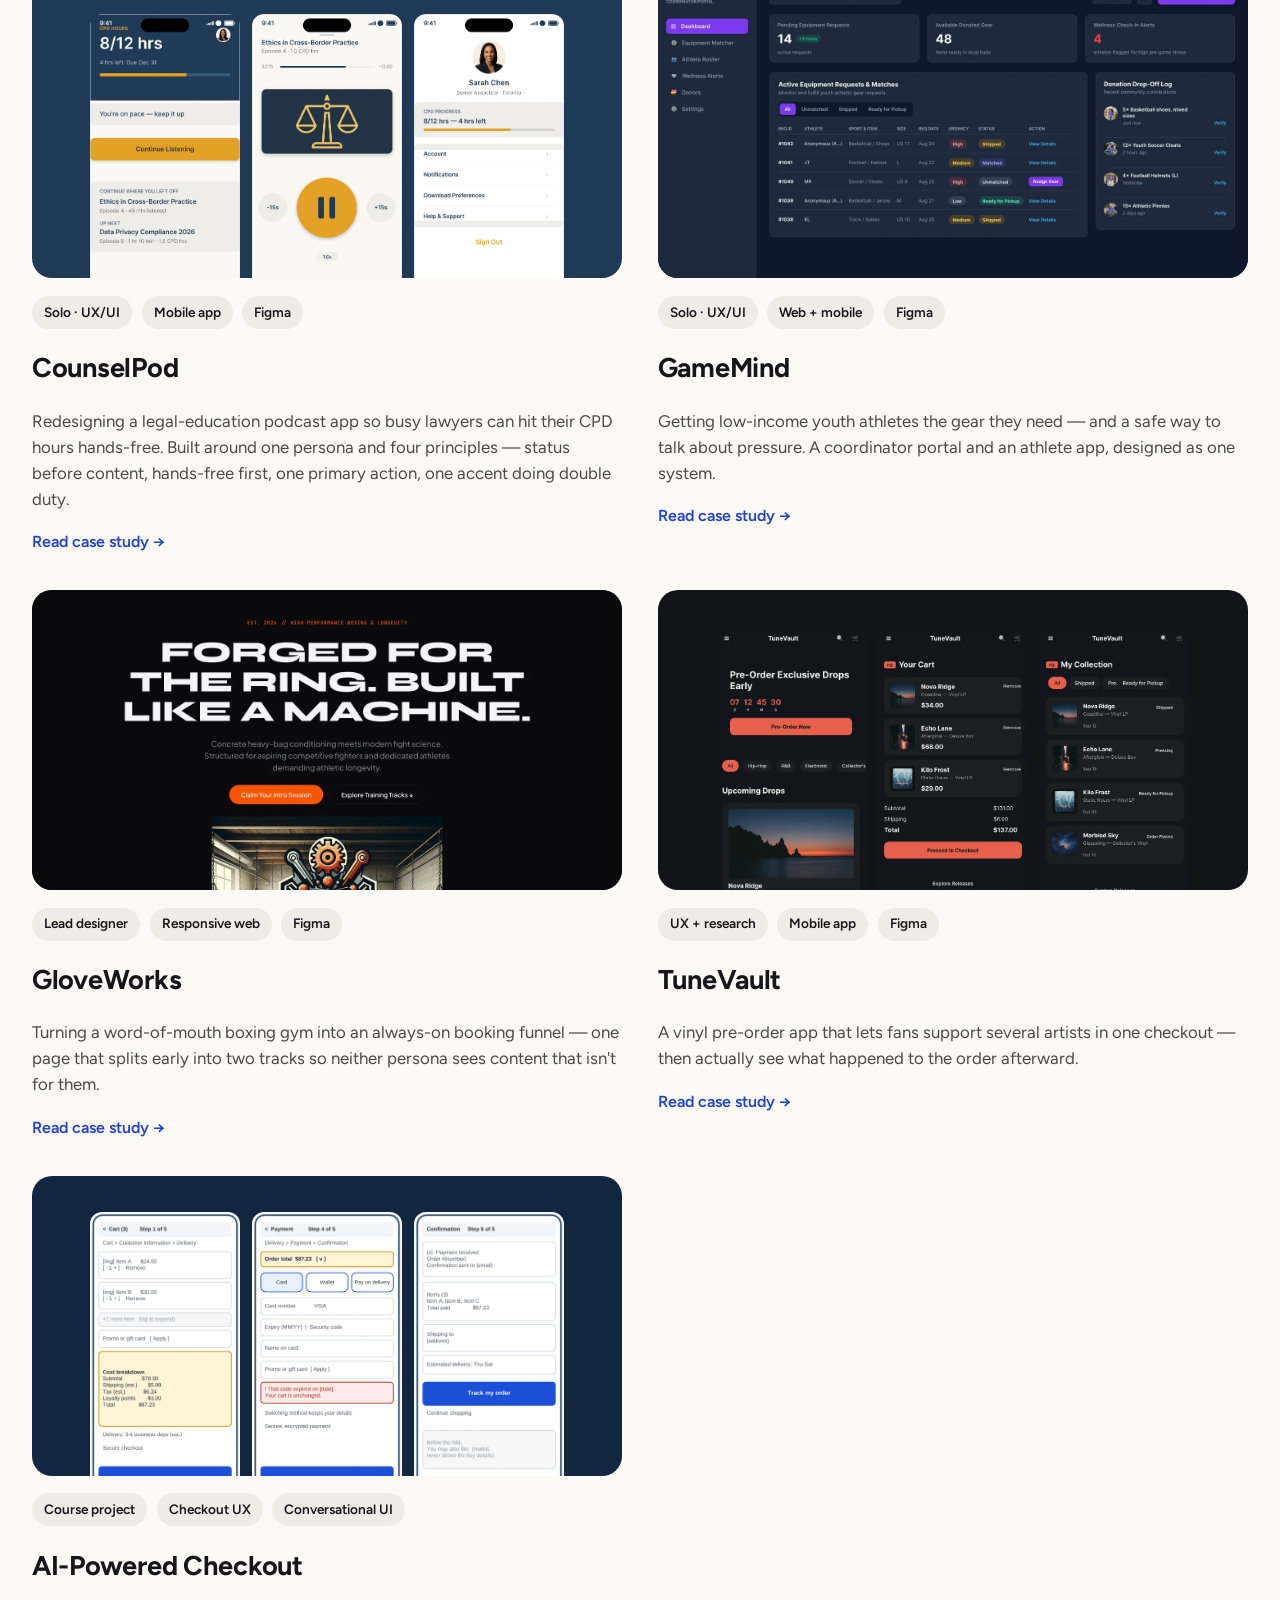
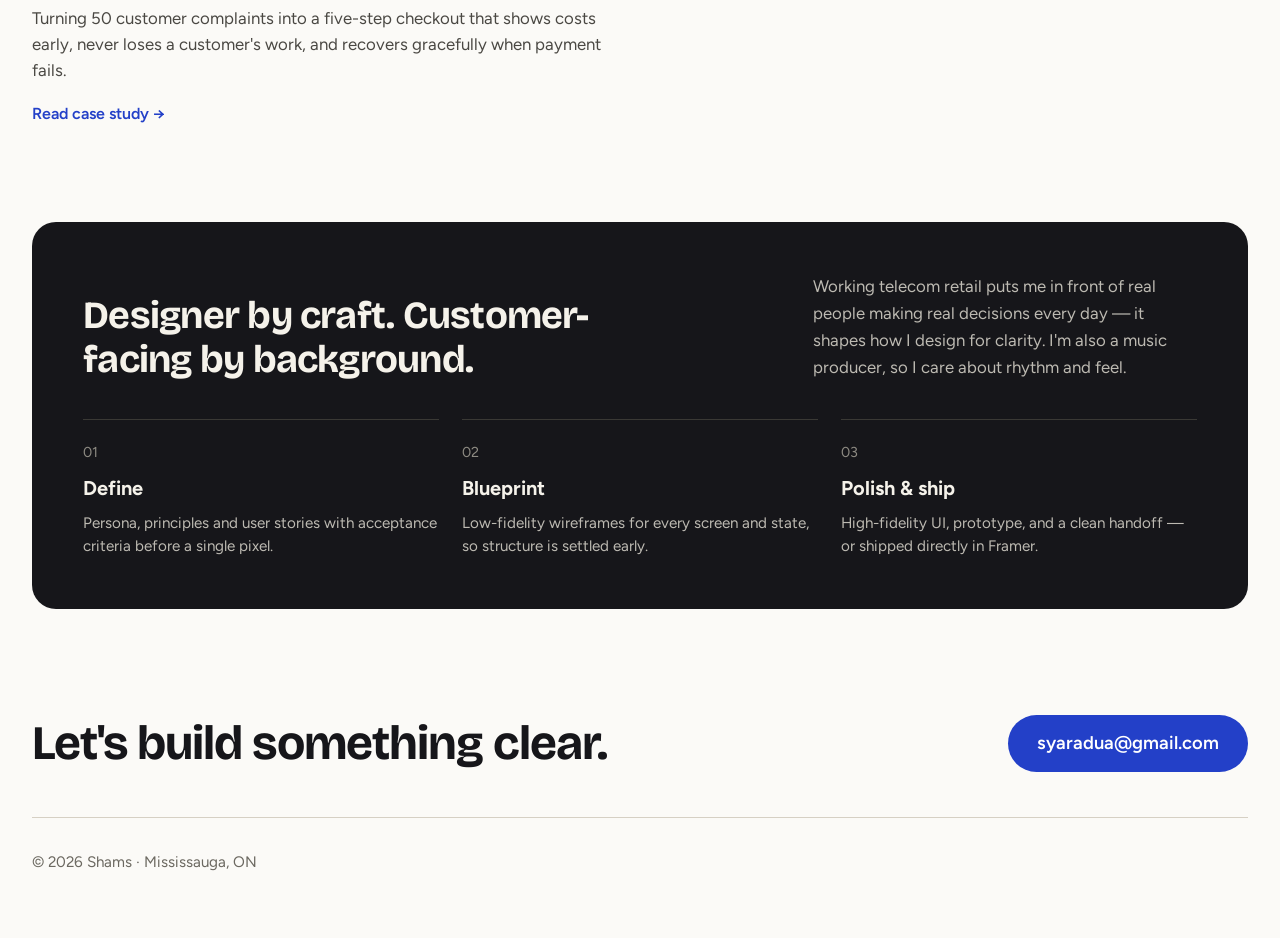
==== commit bdb9a464: "Add AI-Powered Checkout case study page New checkout.html, five-card home grid (5 projects), TuneVau" ====
--- a/index.html
+++ b/index.html
@@ -102,7 +102,7 @@
       <span class="work-eyebrow">Selected work</span>
       <h2 class="display">Case studies</h2>
     </div>
-    <span class="work-count">4 projects</span>
+    <span class="work-count">5 projects</span>
   </div>
   <div class="work-grid">
 
@@ -138,6 +138,15 @@
       <span class="cta">Read case study →</span>
     </a>
 
+
+    <a href="checkout.html" class="work-card">
+      <div class="work-thumb thumb-tv2" style="background:#12263F"><img src="assets/co_wf1.webp" alt="Checkout cart wireframe with upfront cost breakdown" loading="lazy"><img src="assets/co_wf4.webp" alt="Checkout payment wireframe" loading="lazy"><img src="assets/co_wf5.webp" alt="Checkout confirmation wireframe" loading="lazy"></div>
+      <div class="work-tags"><span class="work-tag">Course project</span><span class="work-tag">Checkout UX</span><span class="work-tag">Conversational UI</span></div>
+      <h3>AI-Powered Checkout</h3>
+      <p>Turning 50 customer complaints into a five-step checkout that shows costs early, never loses a customer's work, and recovers gracefully when payment fails.</p>
+      <span class="cta">Read case study →</span>
+    </a>
+
   </div>
 </section>
 
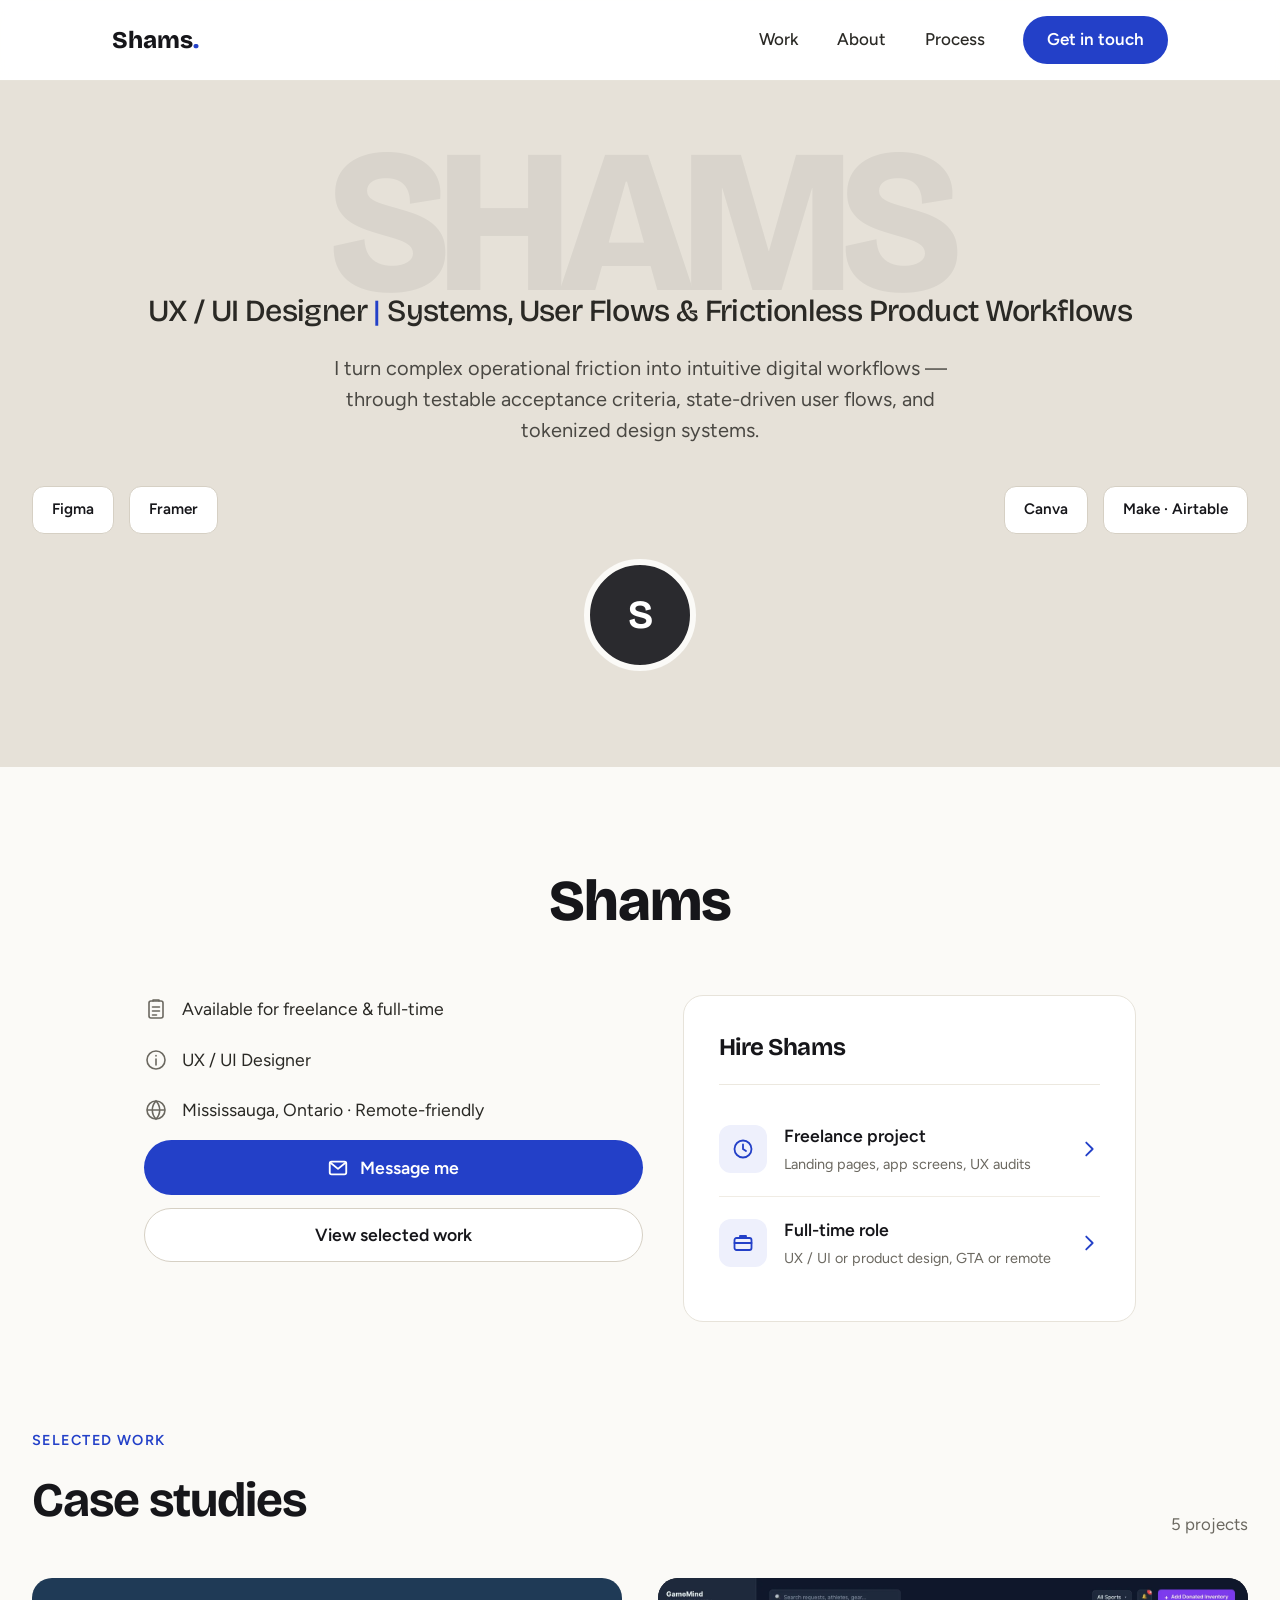
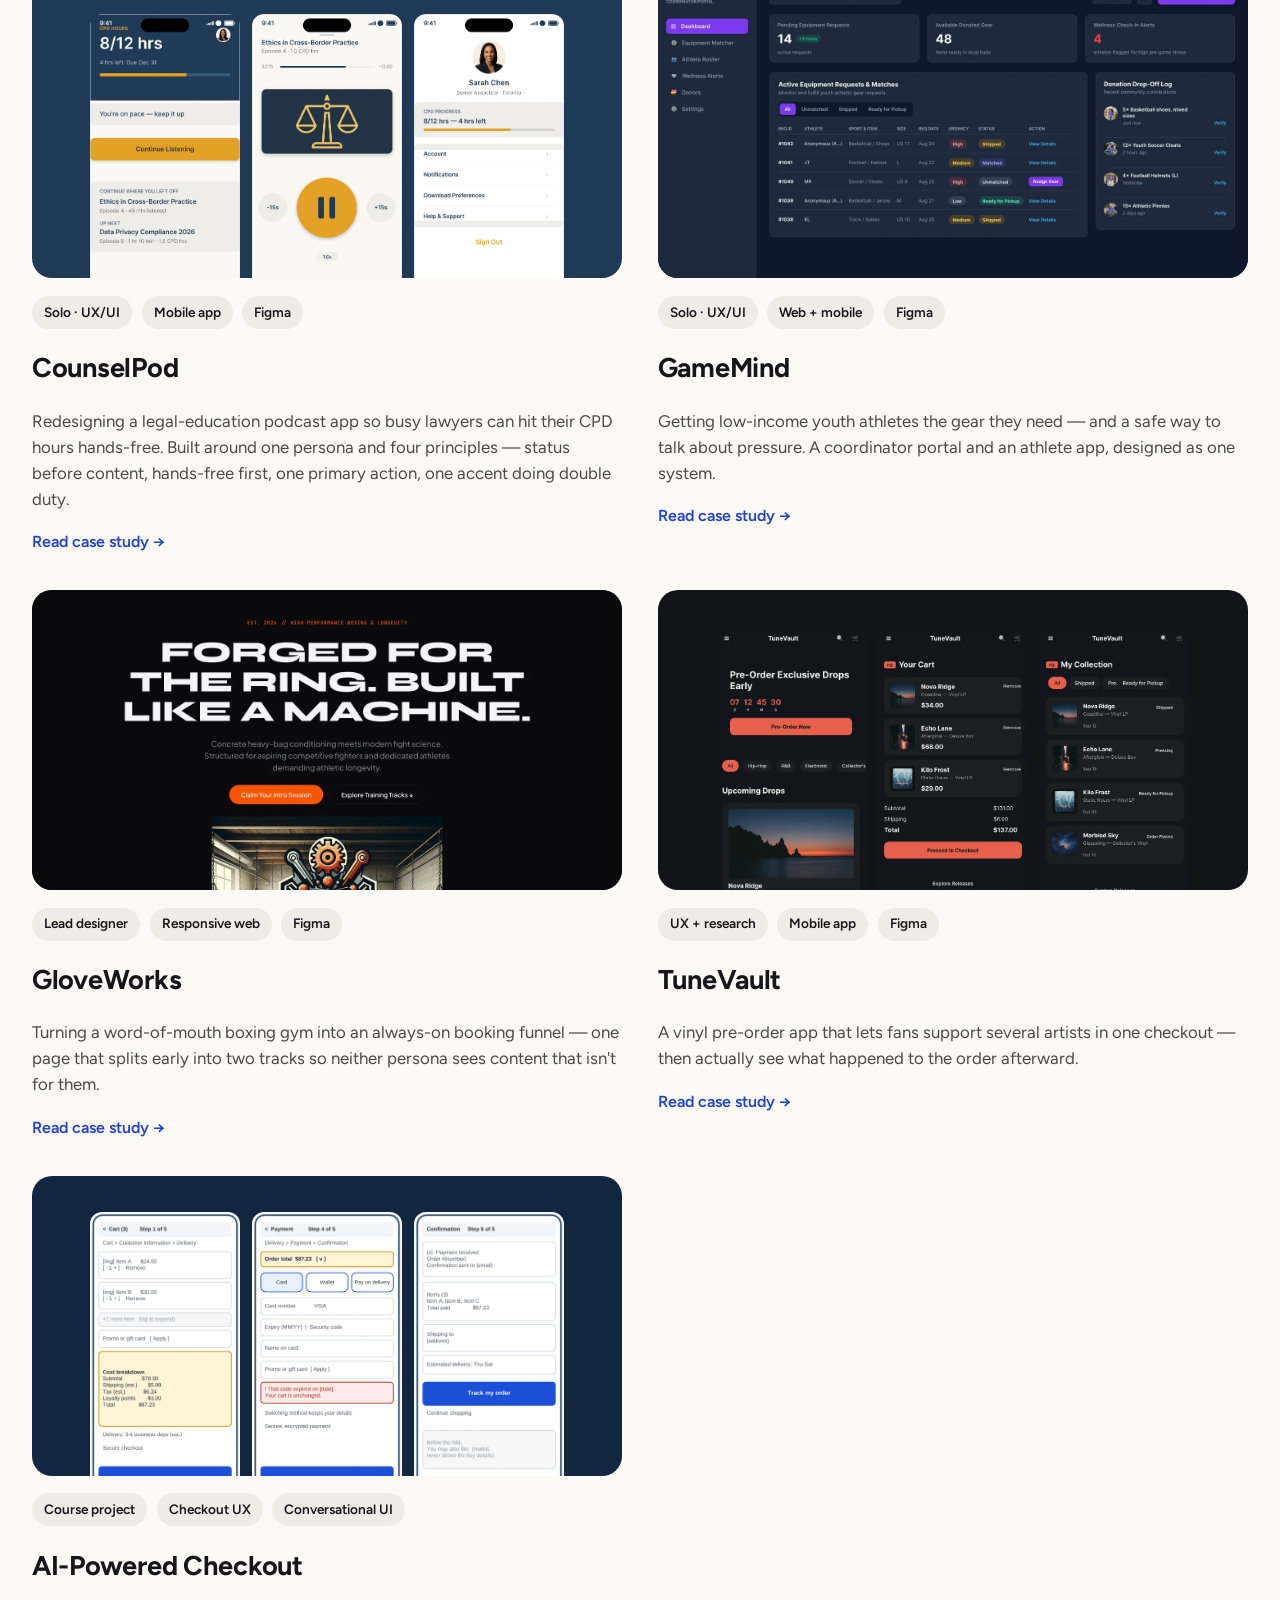
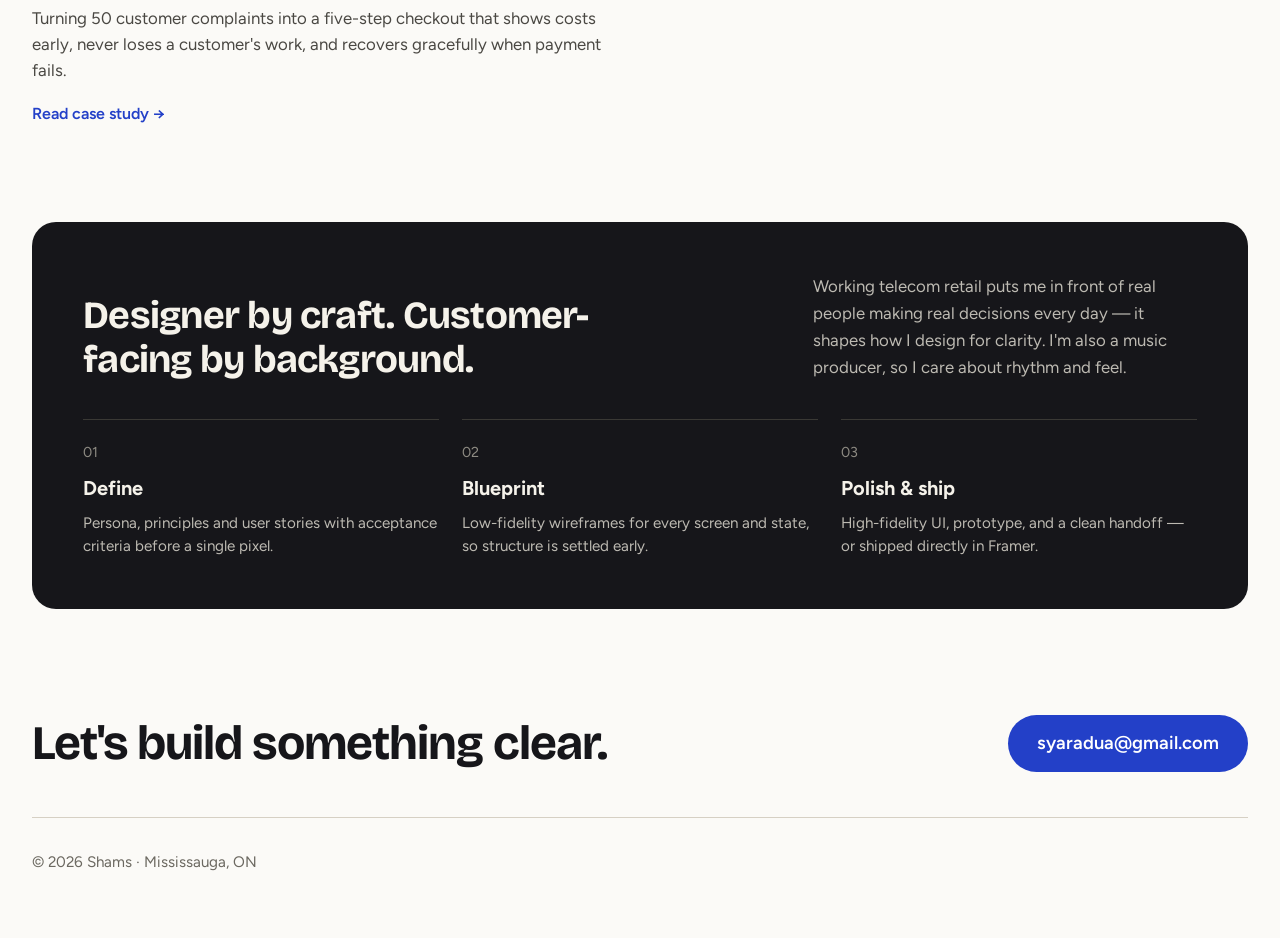
==== commit a592c703: "Portfolio polish: image dimensions, consistent title, honest GloveWorks status, annotated checkout w" ====
--- a/index.html
+++ b/index.html
@@ -3,16 +3,16 @@
 <head>
 <meta charset="UTF-8">
 <meta name="viewport" content="width=device-width, initial-scale=1.0">
-<title>Shams Yar-Adua — UX & Product Design</title>
-<meta name="description" content="Product Designer specializing in systems, user flows &amp; frictionless product workflows — turning operational friction into intuitive, testable digital experiences.">
+<title>Shams Yar-Adua — UX/UI Designer</title>
+<meta name="description" content="UX/UI designer specializing in systems, user flows &amp; frictionless product workflows — turning operational friction into intuitive, testable digital experiences.">
 <meta property="og:type" content="website">
-<meta property="og:title" content="Shams Yar-Adua — UX & Product Design">
-<meta property="og:description" content="Product Designer specializing in systems, user flows &amp; frictionless product workflows — turning operational friction into intuitive, testable digital experiences.">
+<meta property="og:title" content="Shams Yar-Adua — UX/UI Designer">
+<meta property="og:description" content="UX/UI designer specializing in systems, user flows &amp; frictionless product workflows — turning operational friction into intuitive, testable digital experiences.">
 <meta property="og:image" content="https://syaradua-droid.github.io/portfolio/assets/og-index.png">
 <meta property="og:url" content="https://syaradua-droid.github.io/portfolio/">
 <meta name="twitter:card" content="summary_large_image">
-<meta name="twitter:title" content="Shams Yar-Adua — UX & Product Design">
-<meta name="twitter:description" content="Product Designer specializing in systems, user flows &amp; frictionless product workflows — turning operational friction into intuitive, testable digital experiences.">
+<meta name="twitter:title" content="Shams Yar-Adua — UX/UI Designer">
+<meta name="twitter:description" content="UX/UI designer specializing in systems, user flows &amp; frictionless product workflows — turning operational friction into intuitive, testable digital experiences.">
 <meta name="twitter:image" content="https://syaradua-droid.github.io/portfolio/assets/og-index.png">
 <link rel="icon" type="image/png" sizes="32x32" href="assets/favicon-32.png">
 <link rel="icon" type="image/png" sizes="16x16" href="assets/favicon-16.png">
@@ -39,7 +39,7 @@
 
 <header class="hero" id="top">
   <div class="hero-watermark">SHAMS</div>
-  <div class="hero-role display" style="font-size:clamp(1.15rem, 2.4vw, 2.15rem)">Product Designer <span style="color:var(--h-accent)">|</span> Systems, User Flows &amp; Frictionless Product Workflows</div>
+  <div class="hero-role display" style="font-size:clamp(1.15rem, 2.4vw, 2.15rem)">UX / UI Designer <span style="color:var(--h-accent)">|</span> Systems, User Flows &amp; Frictionless Product Workflows</div>
   <p class="hero-lede">I turn complex operational friction into intuitive digital workflows &mdash; through testable acceptance criteria, state-driven user flows, and tokenized design systems.</p>
   <div class="hero-tools">
     <div class="tool-group">
@@ -107,7 +107,7 @@
   <div class="work-grid">
 
     <a href="counselpod.html" class="work-card">
-      <div class="work-thumb thumb-tv2" style="background:#1F3A56"><img src="assets/cp_home_ontrack.webp" alt="CounselPod Home screen showing CPD hour progress" loading="lazy"><img src="assets/cp_player.webp" alt="CounselPod hands-free audio player screen" loading="lazy"><img src="assets/cp_profile.webp" alt="CounselPod Profile screen" loading="lazy"></div>
+      <div class="work-thumb thumb-tv2" style="background:#1F3A56"><img src="assets/cp_home_ontrack.webp" width="750" height="1624" alt="CounselPod Home screen showing CPD hour progress" loading="lazy"><img src="assets/cp_player.webp" width="750" height="1624" alt="CounselPod hands-free audio player screen" loading="lazy"><img src="assets/cp_profile.webp" width="750" height="1624" alt="CounselPod Profile screen" loading="lazy"></div>
       <div class="work-tags"><span class="work-tag">Solo &middot; UX/UI</span><span class="work-tag">Mobile app</span><span class="work-tag">Figma</span></div>
       <h3>CounselPod</h3>
       <p>Redesigning a legal-education podcast app so busy lawyers can hit their CPD hours hands-free. Built around one persona and four principles — status before content, hands-free first, one primary action, one accent doing double duty.</p>
@@ -115,7 +115,7 @@
     </a>
 
     <a href="gamemind.html" class="work-card">
-      <div class="work-thumb thumb-img "><img src="assets/gm_dashboard.webp" alt="GameMind coordinator dashboard" loading="lazy" style="object-position:top left"></div>
+      <div class="work-thumb thumb-img "><img src="assets/gm_dashboard.webp" width="1440" height="900" alt="GameMind coordinator dashboard" loading="lazy" style="object-position:top left"></div>
       <div class="work-tags"><span class="work-tag">Solo &middot; UX/UI</span><span class="work-tag">Web + mobile</span><span class="work-tag">Figma</span></div>
       <h3>GameMind</h3>
       <p>Getting low-income youth athletes the gear they need — and a safe way to talk about pressure. A coordinator portal and an athlete app, designed as one system.</p>
@@ -123,7 +123,7 @@
     </a>
 
     <a href="gloveworks.html" class="work-card">
-      <div class="work-thumb thumb-img "><img src="assets/gw_hero_desktop.webp" alt="GloveWorks hero section" loading="lazy" style="object-position:top center"></div>
+      <div class="work-thumb thumb-img "><img src="assets/gw_hero_desktop.webp" width="1440" height="1238" alt="GloveWorks hero section" loading="lazy" style="object-position:top center"></div>
       <div class="work-tags"><span class="work-tag">Lead designer</span><span class="work-tag">Responsive web</span><span class="work-tag">Figma</span></div>
       <h3>GloveWorks</h3>
       <p>Turning a word-of-mouth boxing gym into an always-on booking funnel — one page that splits early into two tracks so neither persona sees content that isn't for them.</p>
@@ -131,7 +131,7 @@
     </a>
 
     <a href="tunevault.html" class="work-card">
-      <div class="work-thumb thumb-tv2"><img src="assets/tv_home_hifi.webp" alt="TuneVault Home screen with active pre-orders" loading="lazy"><img src="assets/tv_cart_hifi.webp" alt="TuneVault checkout cart screen" loading="lazy"><img src="assets/tv_collection_hifi.webp" alt="TuneVault vinyl collection screen" loading="lazy"></div>
+      <div class="work-thumb thumb-tv2"><img src="assets/tv_home_hifi.webp" width="390" height="1833" alt="TuneVault Home screen with active pre-orders" loading="lazy"><img src="assets/tv_cart_hifi.webp" width="390" height="815" alt="TuneVault checkout cart screen" loading="lazy"><img src="assets/tv_collection_hifi.webp" width="390" height="835" alt="TuneVault vinyl collection screen" loading="lazy"></div>
       <div class="work-tags"><span class="work-tag">UX + research</span><span class="work-tag">Mobile app</span><span class="work-tag">Figma</span></div>
       <h3>TuneVault</h3>
       <p>A vinyl pre-order app that lets fans support several artists in one checkout — then actually see what happened to the order afterward.</p>
@@ -140,7 +140,7 @@
 
 
     <a href="checkout.html" class="work-card">
-      <div class="work-thumb thumb-tv2" style="background:#12263F"><img src="assets/co_wf1.webp" alt="Checkout cart wireframe with upfront cost breakdown" loading="lazy"><img src="assets/co_wf4.webp" alt="Checkout payment wireframe" loading="lazy"><img src="assets/co_wf5.webp" alt="Checkout confirmation wireframe" loading="lazy"></div>
+      <div class="work-thumb thumb-tv2" style="background:#12263F"><img src="assets/co_wf1.webp" width="652" height="1277" alt="Checkout cart wireframe with upfront cost breakdown" loading="lazy"><img src="assets/co_wf4.webp" width="652" height="1277" alt="Checkout payment wireframe" loading="lazy"><img src="assets/co_wf5.webp" width="652" height="1277" alt="Checkout confirmation wireframe" loading="lazy"></div>
       <div class="work-tags"><span class="work-tag">Course project</span><span class="work-tag">Checkout UX</span><span class="work-tag">Conversational UI</span></div>
       <h3>AI-Powered Checkout</h3>
       <p>Turning 50 customer complaints into a five-step checkout that shows costs early, never loses a customer's work, and recovers gracefully when payment fails.</p>
--- a/home.css
+++ b/home.css
@@ -31,6 +31,7 @@
   -webkit-font-smoothing: antialiased;
 }
 .home-page * { box-sizing: border-box; }
+img { height: auto; }  /* width/height attrs reserve space; this keeps images fluid */
 .home-page a { color: inherit; text-decoration: none; }
 .home-page .wrap { max-width: var(--h-maxw); margin: 0 auto; padding: 0 2rem; }
 .home-page .display { font-family: 'Bricolage Grotesque', sans-serif; letter-spacing: -0.02em; }
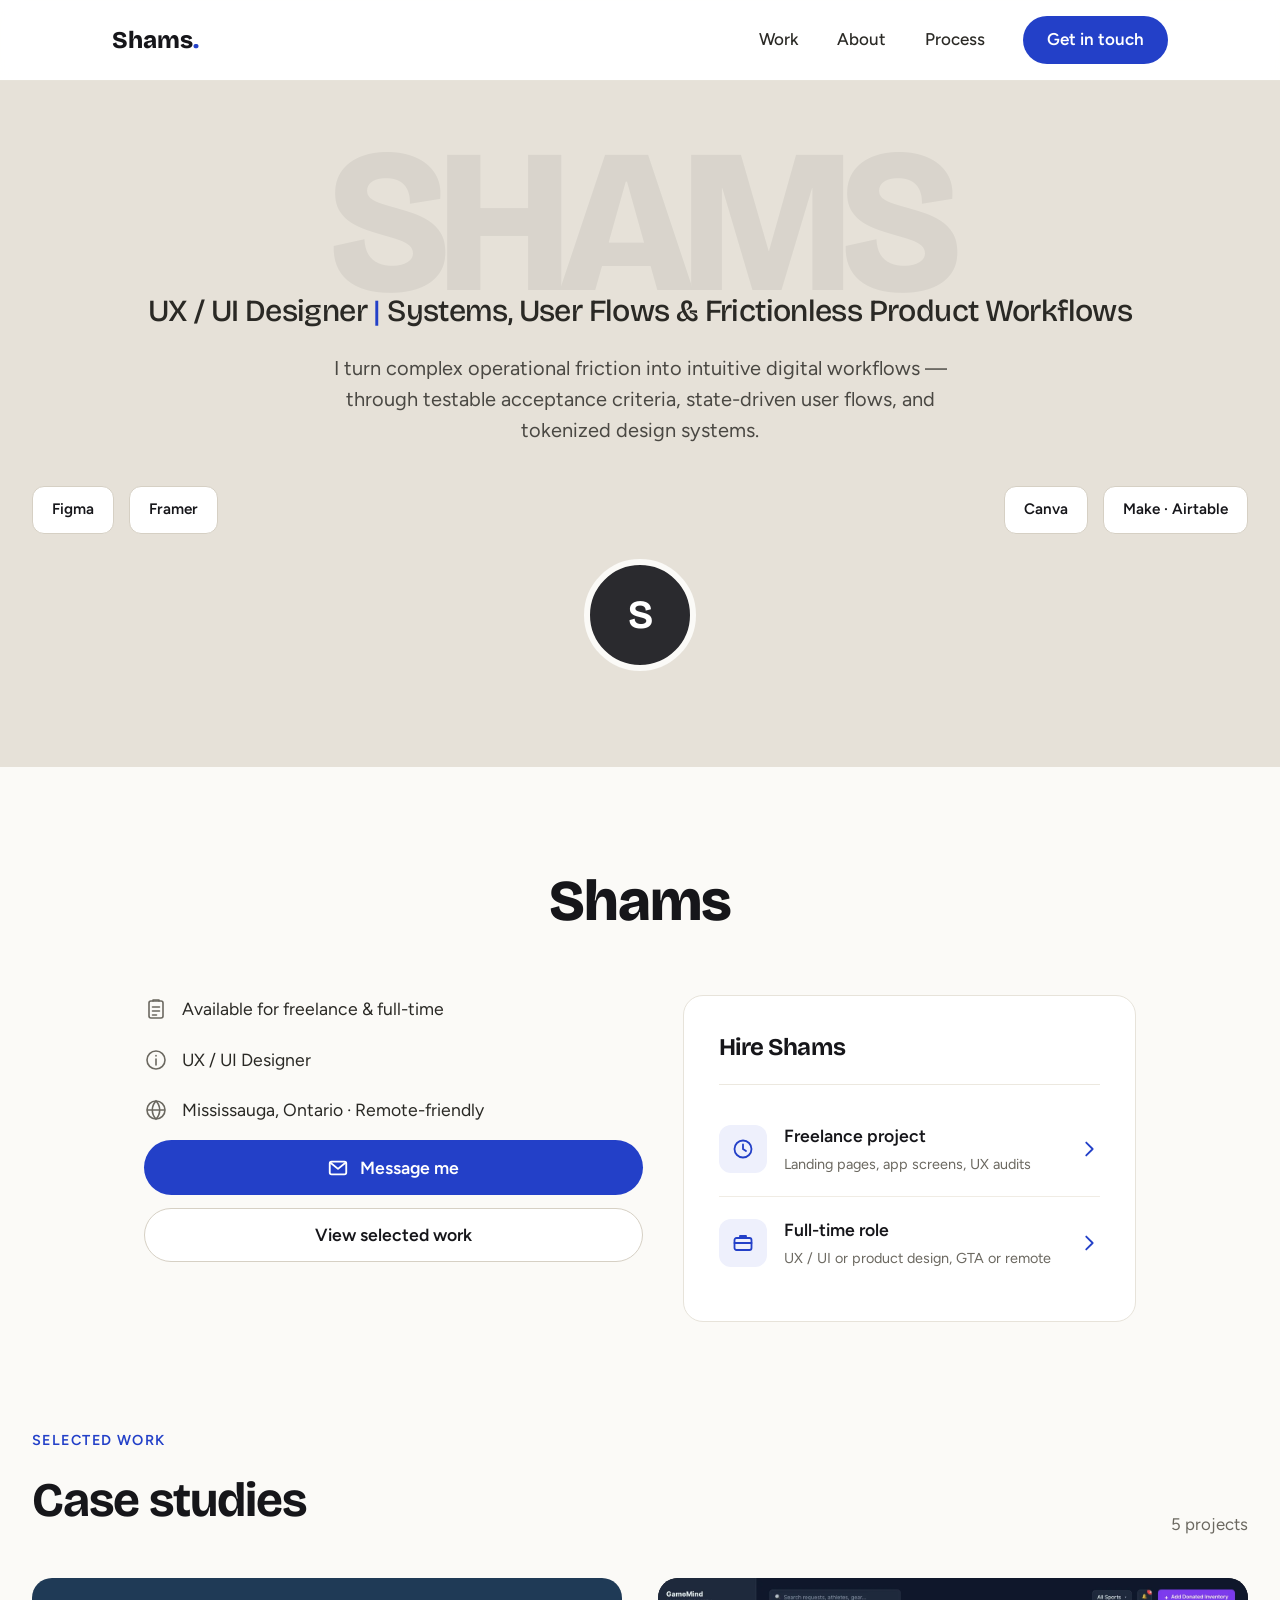
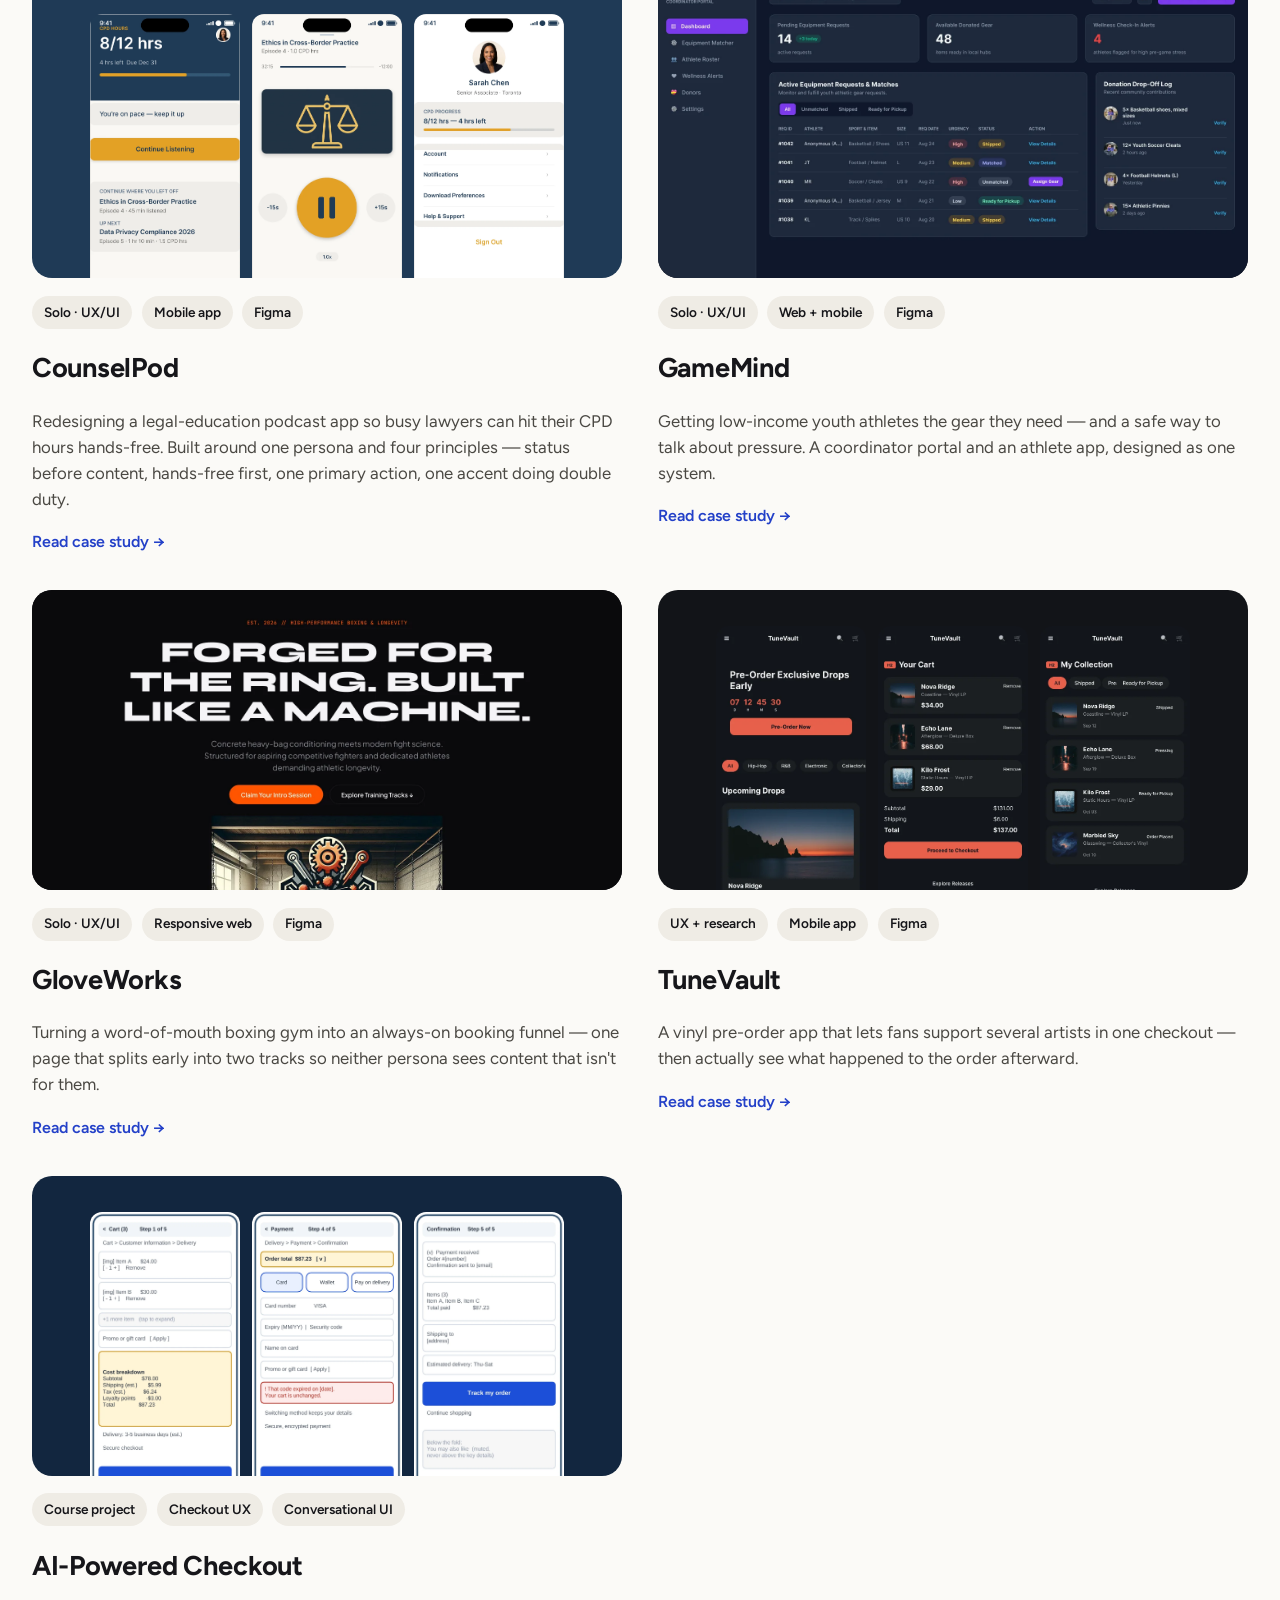
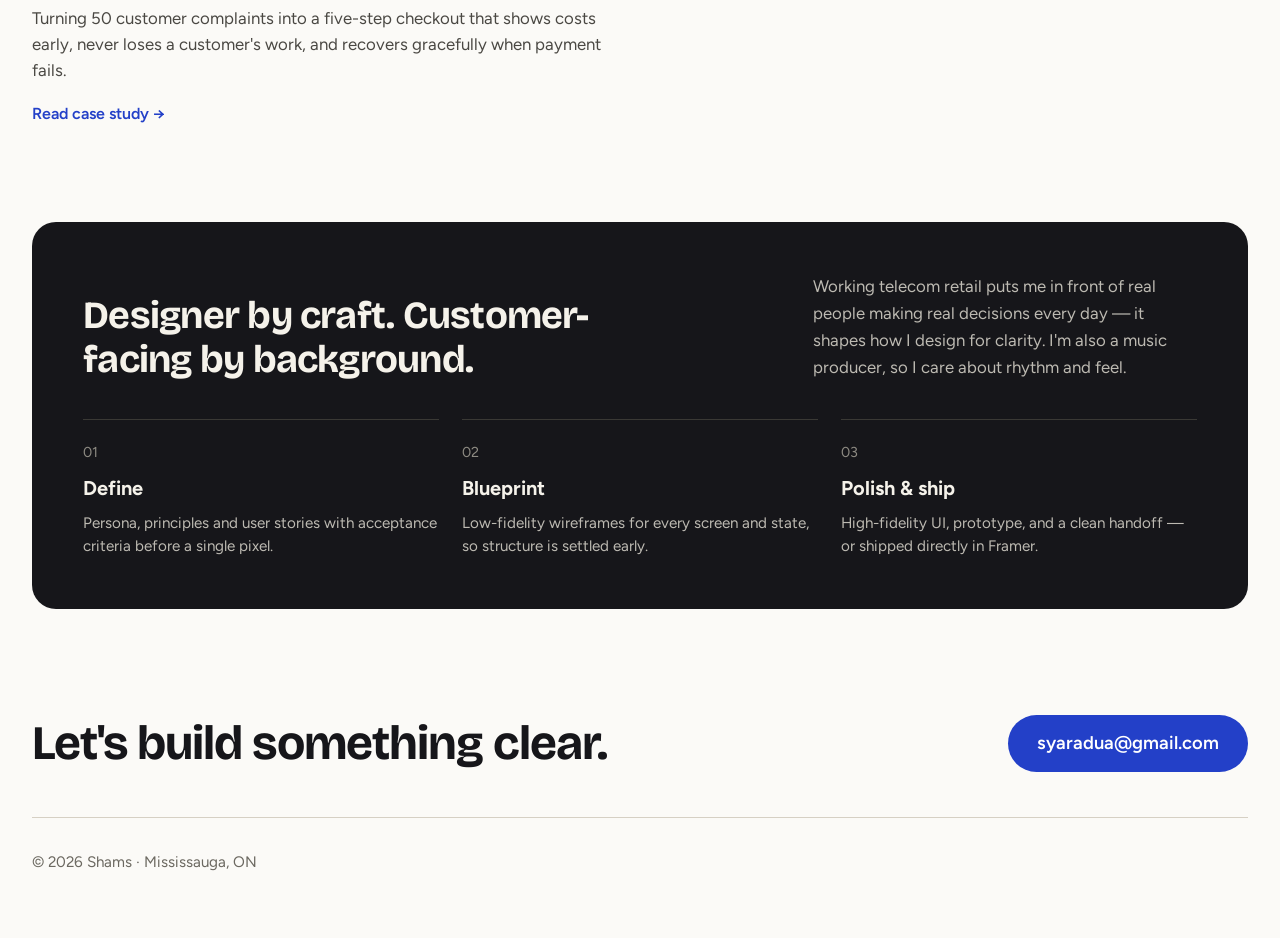
==== commit 4e396398: "GloveWorks: show Solo role instead of Lead Co-Authored-By: Claude Sonnet 5.5 <noreply@anthropic.com>" ====
--- a/index.html
+++ b/index.html
@@ -124,7 +124,7 @@
 
     <a href="gloveworks.html" class="work-card">
       <div class="work-thumb thumb-img "><img src="assets/gw_hero_desktop.webp" width="1440" height="1238" alt="GloveWorks hero section" loading="lazy" style="object-position:top center"></div>
-      <div class="work-tags"><span class="work-tag">Lead designer</span><span class="work-tag">Responsive web</span><span class="work-tag">Figma</span></div>
+      <div class="work-tags"><span class="work-tag">Solo &middot; UX/UI</span><span class="work-tag">Responsive web</span><span class="work-tag">Figma</span></div>
       <h3>GloveWorks</h3>
       <p>Turning a word-of-mouth boxing gym into an always-on booking funnel — one page that splits early into two tracks so neither persona sees content that isn't for them.</p>
       <span class="cta">Read case study →</span>
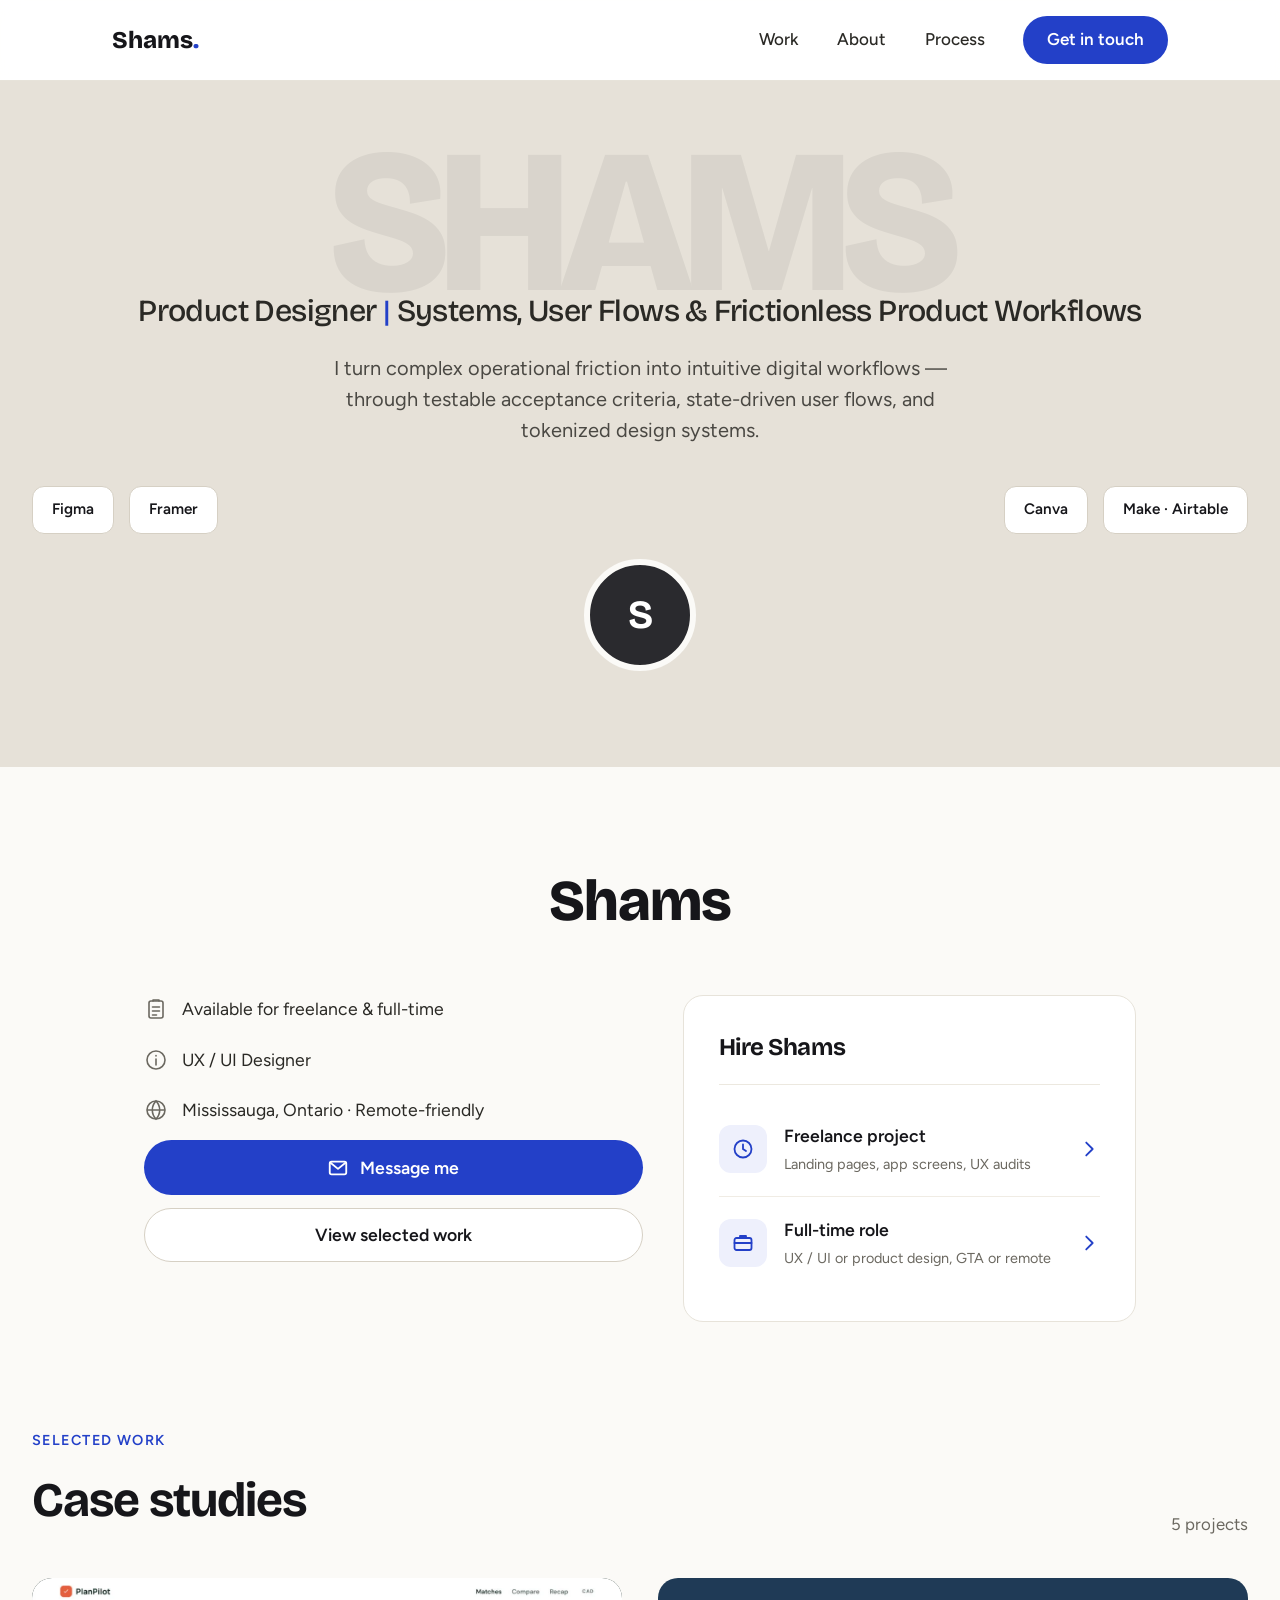
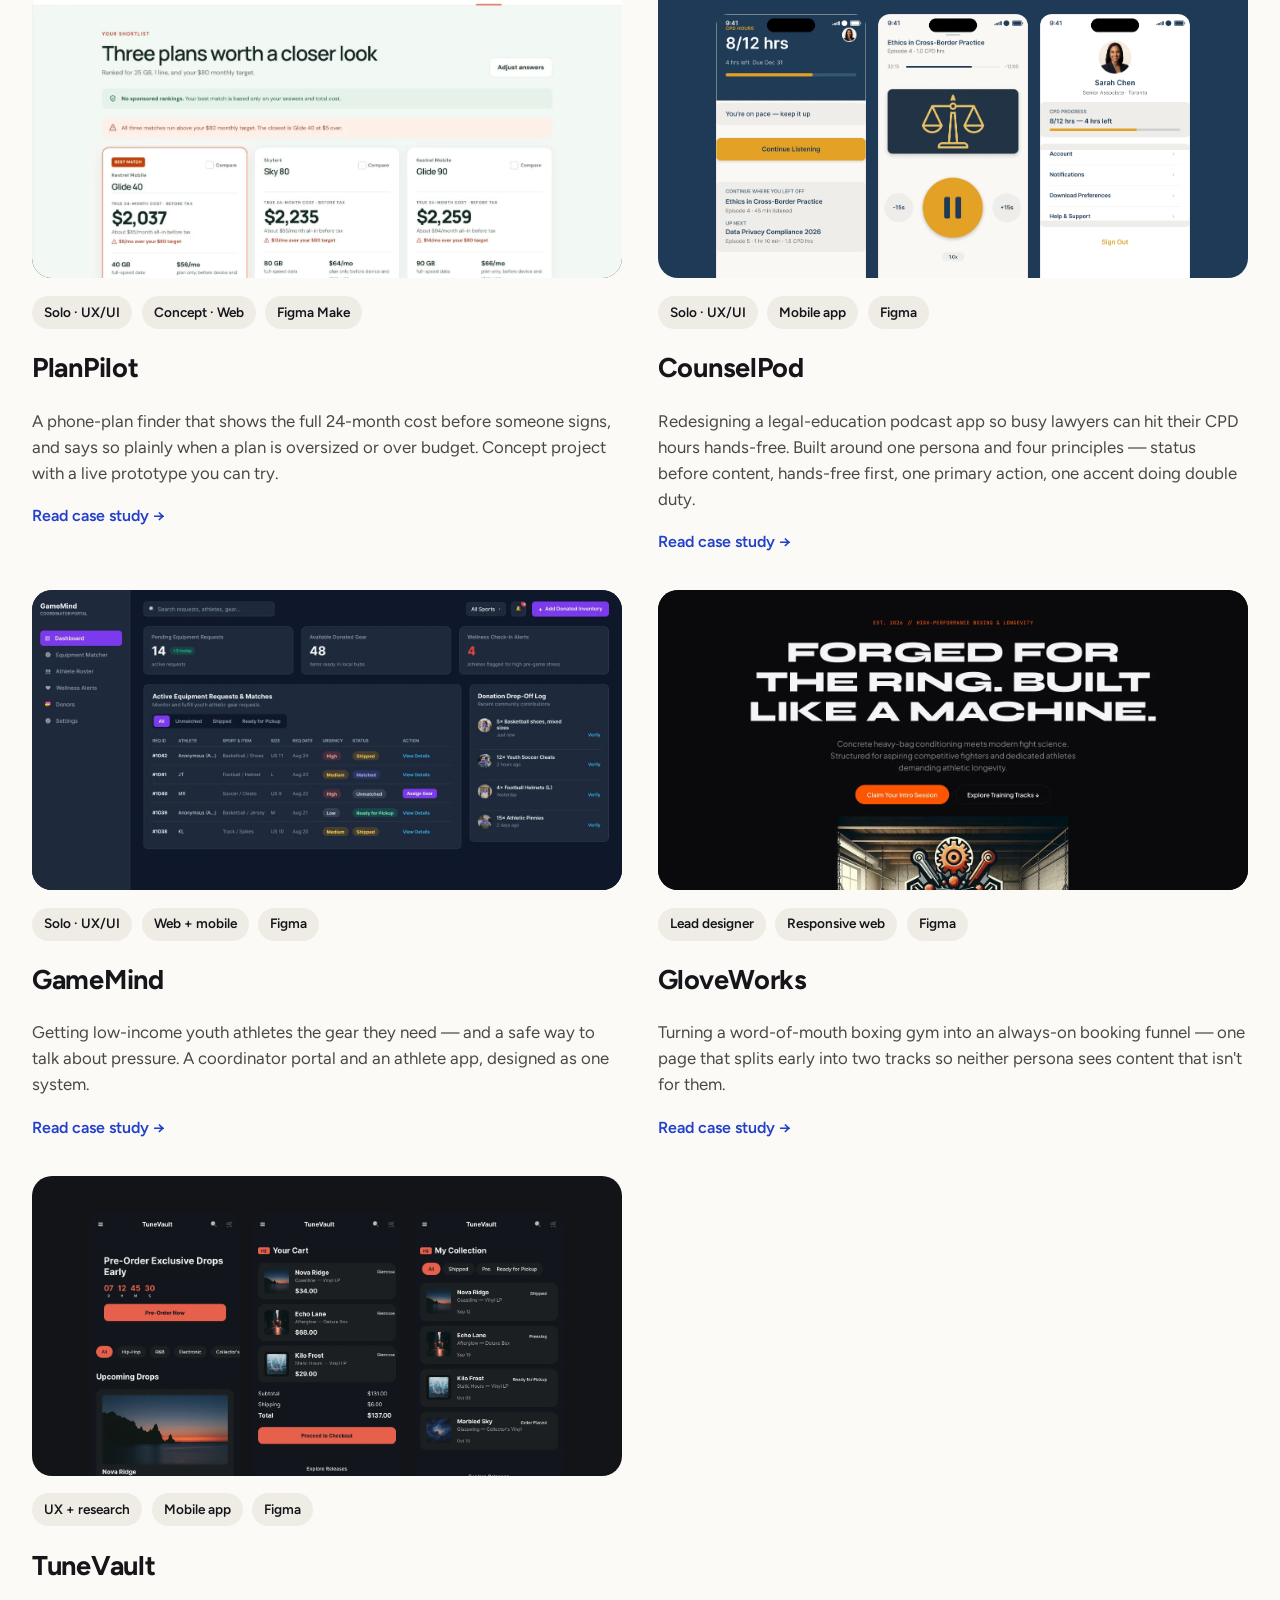
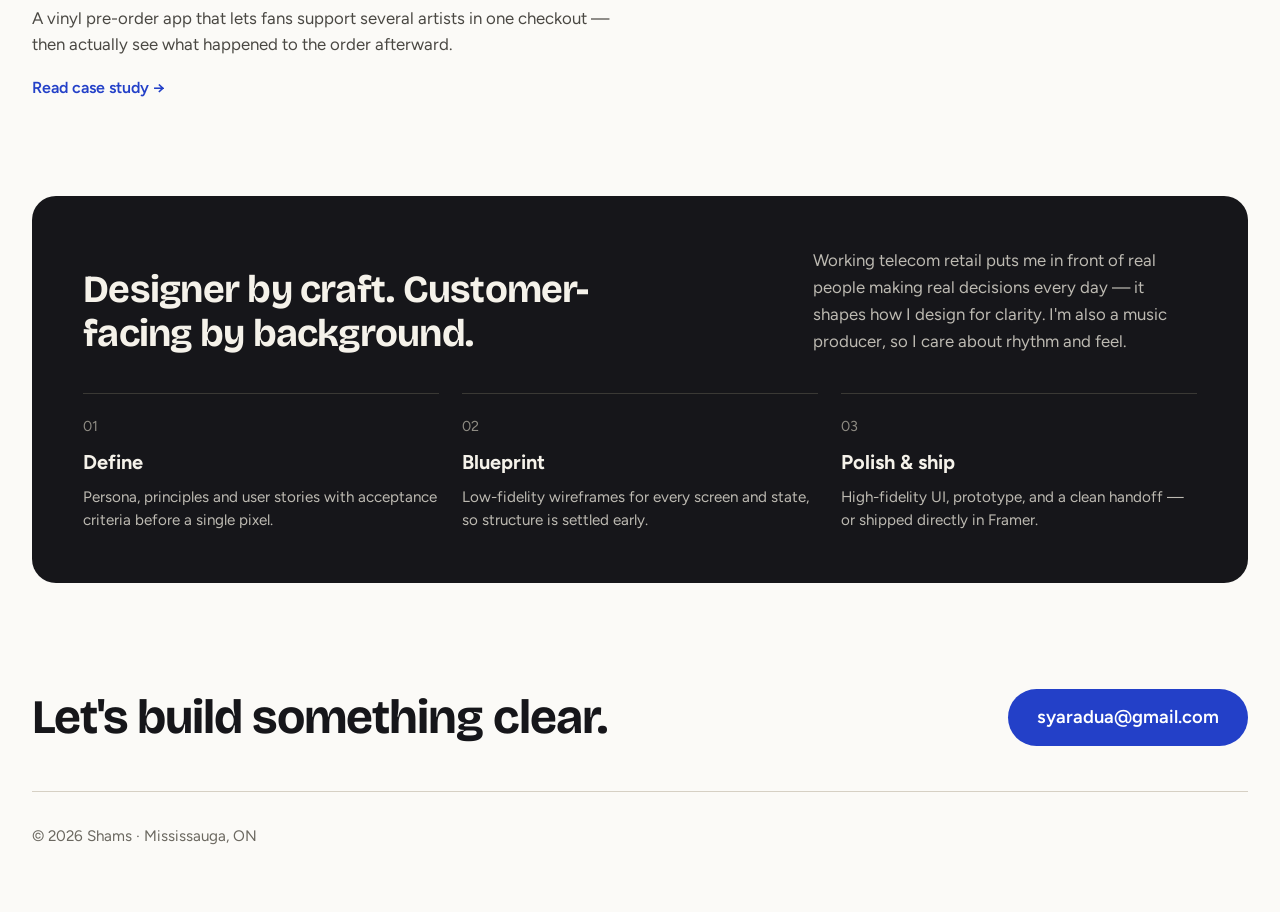
==== commit e8d4213a: "feat: add PlanPilot case study page, assets and homepage card" ====
--- a/index.html
+++ b/index.html
@@ -3,16 +3,16 @@
 <head>
 <meta charset="UTF-8">
 <meta name="viewport" content="width=device-width, initial-scale=1.0">
-<title>Shams Yar-Adua — UX/UI Designer</title>
-<meta name="description" content="UX/UI designer specializing in systems, user flows &amp; frictionless product workflows — turning operational friction into intuitive, testable digital experiences.">
+<title>Shams Yar-Adua — UX & Product Design</title>
+<meta name="description" content="Product Designer specializing in systems, user flows &amp; frictionless product workflows — turning operational friction into intuitive, testable digital experiences.">
 <meta property="og:type" content="website">
-<meta property="og:title" content="Shams Yar-Adua — UX/UI Designer">
-<meta property="og:description" content="UX/UI designer specializing in systems, user flows &amp; frictionless product workflows — turning operational friction into intuitive, testable digital experiences.">
+<meta property="og:title" content="Shams Yar-Adua — UX & Product Design">
+<meta property="og:description" content="Product Designer specializing in systems, user flows &amp; frictionless product workflows — turning operational friction into intuitive, testable digital experiences.">
 <meta property="og:image" content="https://syaradua-droid.github.io/portfolio/assets/og-index.png">
 <meta property="og:url" content="https://syaradua-droid.github.io/portfolio/">
 <meta name="twitter:card" content="summary_large_image">
-<meta name="twitter:title" content="Shams Yar-Adua — UX/UI Designer">
-<meta name="twitter:description" content="UX/UI designer specializing in systems, user flows &amp; frictionless product workflows — turning operational friction into intuitive, testable digital experiences.">
+<meta name="twitter:title" content="Shams Yar-Adua — UX & Product Design">
+<meta name="twitter:description" content="Product Designer specializing in systems, user flows &amp; frictionless product workflows — turning operational friction into intuitive, testable digital experiences.">
 <meta name="twitter:image" content="https://syaradua-droid.github.io/portfolio/assets/og-index.png">
 <link rel="icon" type="image/png" sizes="32x32" href="assets/favicon-32.png">
 <link rel="icon" type="image/png" sizes="16x16" href="assets/favicon-16.png">
@@ -39,7 +39,7 @@
 
 <header class="hero" id="top">
   <div class="hero-watermark">SHAMS</div>
-  <div class="hero-role display" style="font-size:clamp(1.15rem, 2.4vw, 2.15rem)">UX / UI Designer <span style="color:var(--h-accent)">|</span> Systems, User Flows &amp; Frictionless Product Workflows</div>
+  <div class="hero-role display" style="font-size:clamp(1.15rem, 2.4vw, 2.15rem)">Product Designer <span style="color:var(--h-accent)">|</span> Systems, User Flows &amp; Frictionless Product Workflows</div>
   <p class="hero-lede">I turn complex operational friction into intuitive digital workflows &mdash; through testable acceptance criteria, state-driven user flows, and tokenized design systems.</p>
   <div class="hero-tools">
     <div class="tool-group">
@@ -106,8 +106,16 @@
   </div>
   <div class="work-grid">
 
+    <a href="planpilot.html" class="work-card">
+      <div class="work-thumb thumb-img" style="background:#142722"><img src="assets/pp_results.webp" alt="PlanPilot results screen with three plan cards and an over-budget banner" loading="lazy" style="object-position:top left"></div>
+      <div class="work-tags"><span class="work-tag">Solo &middot; UX/UI</span><span class="work-tag">Concept &middot; Web</span><span class="work-tag">Figma Make</span></div>
+      <h3>PlanPilot</h3>
+      <p>A phone-plan finder that shows the full 24-month cost before someone signs, and says so plainly when a plan is oversized or over budget. Concept project with a live prototype you can try.</p>
+      <span class="cta">Read case study →</span>
+    </a>
+
     <a href="counselpod.html" class="work-card">
-      <div class="work-thumb thumb-tv2" style="background:#1F3A56"><img src="assets/cp_home_ontrack.webp" width="750" height="1624" alt="CounselPod Home screen showing CPD hour progress" loading="lazy"><img src="assets/cp_player.webp" width="750" height="1624" alt="CounselPod hands-free audio player screen" loading="lazy"><img src="assets/cp_profile.webp" width="750" height="1624" alt="CounselPod Profile screen" loading="lazy"></div>
+      <div class="work-thumb thumb-tv2" style="background:#1F3A56"><img src="assets/cp_home_ontrack.webp" alt="CounselPod Home screen showing CPD hour progress" loading="lazy"><img src="assets/cp_player.webp" alt="CounselPod hands-free audio player screen" loading="lazy"><img src="assets/cp_profile.webp" alt="CounselPod Profile screen" loading="lazy"></div>
       <div class="work-tags"><span class="work-tag">Solo &middot; UX/UI</span><span class="work-tag">Mobile app</span><span class="work-tag">Figma</span></div>
       <h3>CounselPod</h3>
       <p>Redesigning a legal-education podcast app so busy lawyers can hit their CPD hours hands-free. Built around one persona and four principles — status before content, hands-free first, one primary action, one accent doing double duty.</p>
@@ -115,7 +123,7 @@
     </a>
 
     <a href="gamemind.html" class="work-card">
-      <div class="work-thumb thumb-img "><img src="assets/gm_dashboard.webp" width="1440" height="900" alt="GameMind coordinator dashboard" loading="lazy" style="object-position:top left"></div>
+      <div class="work-thumb thumb-img "><img src="assets/gm_dashboard.webp" alt="GameMind coordinator dashboard" loading="lazy" style="object-position:top left"></div>
       <div class="work-tags"><span class="work-tag">Solo &middot; UX/UI</span><span class="work-tag">Web + mobile</span><span class="work-tag">Figma</span></div>
       <h3>GameMind</h3>
       <p>Getting low-income youth athletes the gear they need — and a safe way to talk about pressure. A coordinator portal and an athlete app, designed as one system.</p>
@@ -123,27 +131,18 @@
     </a>
 
     <a href="gloveworks.html" class="work-card">
-      <div class="work-thumb thumb-img "><img src="assets/gw_hero_desktop.webp" width="1440" height="1238" alt="GloveWorks hero section" loading="lazy" style="object-position:top center"></div>
-      <div class="work-tags"><span class="work-tag">Solo &middot; UX/UI</span><span class="work-tag">Responsive web</span><span class="work-tag">Figma</span></div>
+      <div class="work-thumb thumb-img "><img src="assets/gw_hero_desktop.webp" alt="GloveWorks hero section" loading="lazy" style="object-position:top center"></div>
+      <div class="work-tags"><span class="work-tag">Lead designer</span><span class="work-tag">Responsive web</span><span class="work-tag">Figma</span></div>
       <h3>GloveWorks</h3>
       <p>Turning a word-of-mouth boxing gym into an always-on booking funnel — one page that splits early into two tracks so neither persona sees content that isn't for them.</p>
       <span class="cta">Read case study →</span>
     </a>
 
     <a href="tunevault.html" class="work-card">
-      <div class="work-thumb thumb-tv2"><img src="assets/tv_home_hifi.webp" width="390" height="1833" alt="TuneVault Home screen with active pre-orders" loading="lazy"><img src="assets/tv_cart_hifi.webp" width="390" height="815" alt="TuneVault checkout cart screen" loading="lazy"><img src="assets/tv_collection_hifi.webp" width="390" height="835" alt="TuneVault vinyl collection screen" loading="lazy"></div>
+      <div class="work-thumb thumb-tv2"><img src="assets/tv_home_hifi.webp" alt="TuneVault Home screen with active pre-orders" loading="lazy"><img src="assets/tv_cart_hifi.webp" alt="TuneVault checkout cart screen" loading="lazy"><img src="assets/tv_collection_hifi.webp" alt="TuneVault vinyl collection screen" loading="lazy"></div>
       <div class="work-tags"><span class="work-tag">UX + research</span><span class="work-tag">Mobile app</span><span class="work-tag">Figma</span></div>
       <h3>TuneVault</h3>
       <p>A vinyl pre-order app that lets fans support several artists in one checkout — then actually see what happened to the order afterward.</p>
-      <span class="cta">Read case study →</span>
-    </a>
-
-
-    <a href="checkout.html" class="work-card">
-      <div class="work-thumb thumb-tv2" style="background:#12263F"><img src="assets/co_wf1.webp" width="652" height="1277" alt="Checkout cart wireframe with upfront cost breakdown" loading="lazy"><img src="assets/co_wf4.webp" width="652" height="1277" alt="Checkout payment wireframe" loading="lazy"><img src="assets/co_wf5.webp" width="652" height="1277" alt="Checkout confirmation wireframe" loading="lazy"></div>
-      <div class="work-tags"><span class="work-tag">Course project</span><span class="work-tag">Checkout UX</span><span class="work-tag">Conversational UI</span></div>
-      <h3>AI-Powered Checkout</h3>
-      <p>Turning 50 customer complaints into a five-step checkout that shows costs early, never loses a customer's work, and recovers gracefully when payment fails.</p>
       <span class="cta">Read case study →</span>
     </a>
 
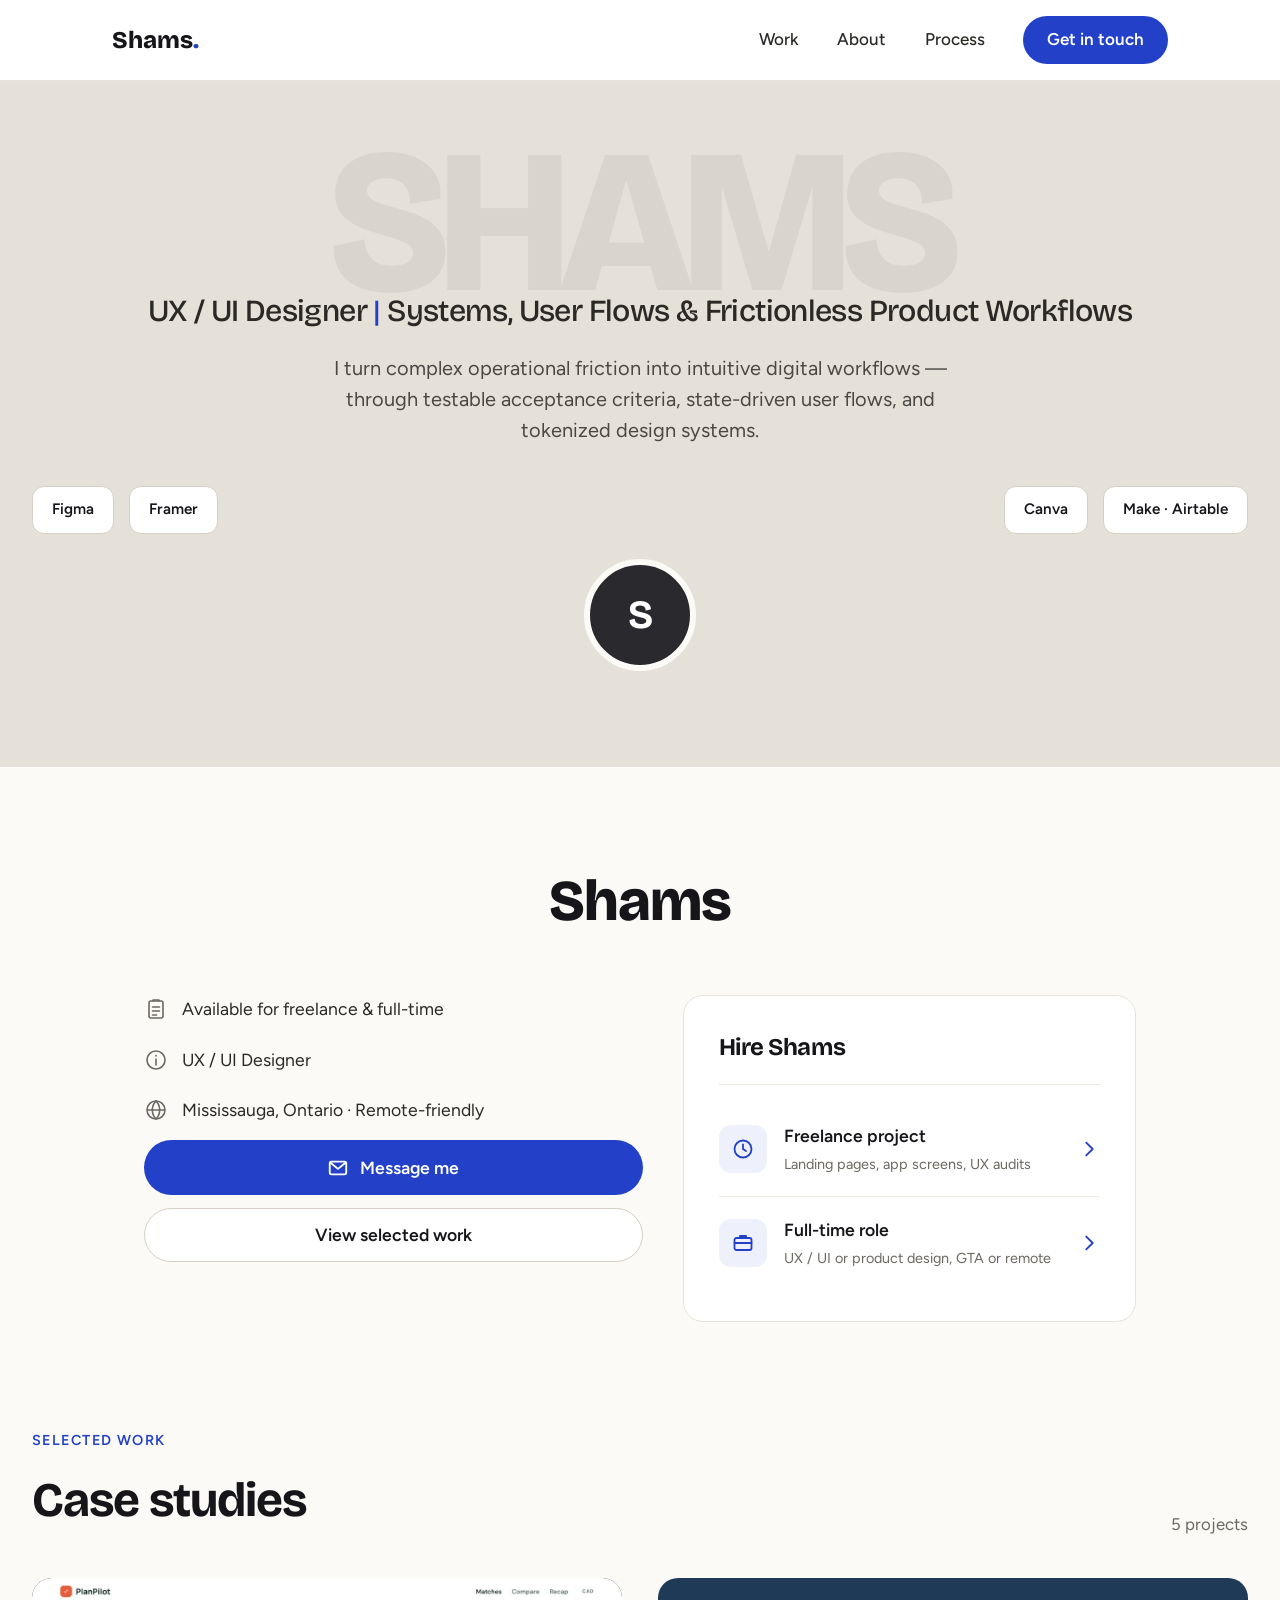
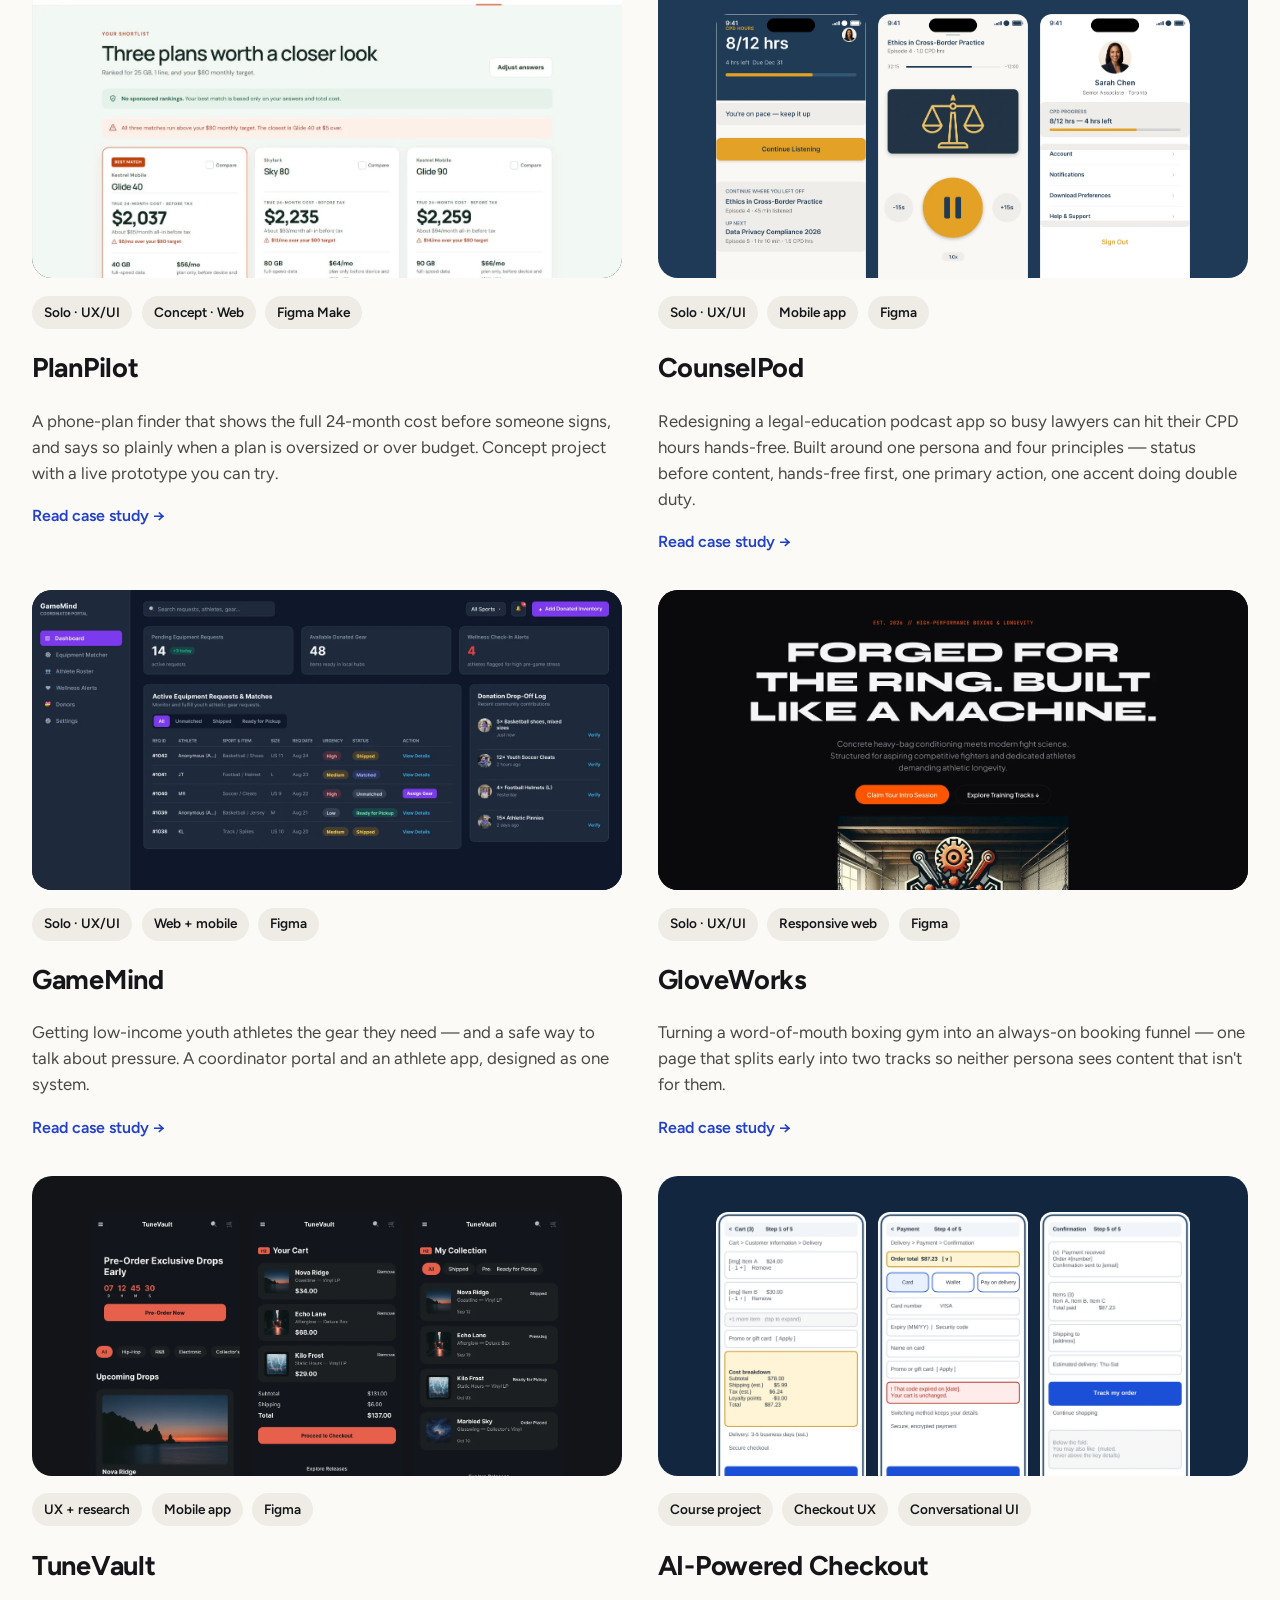
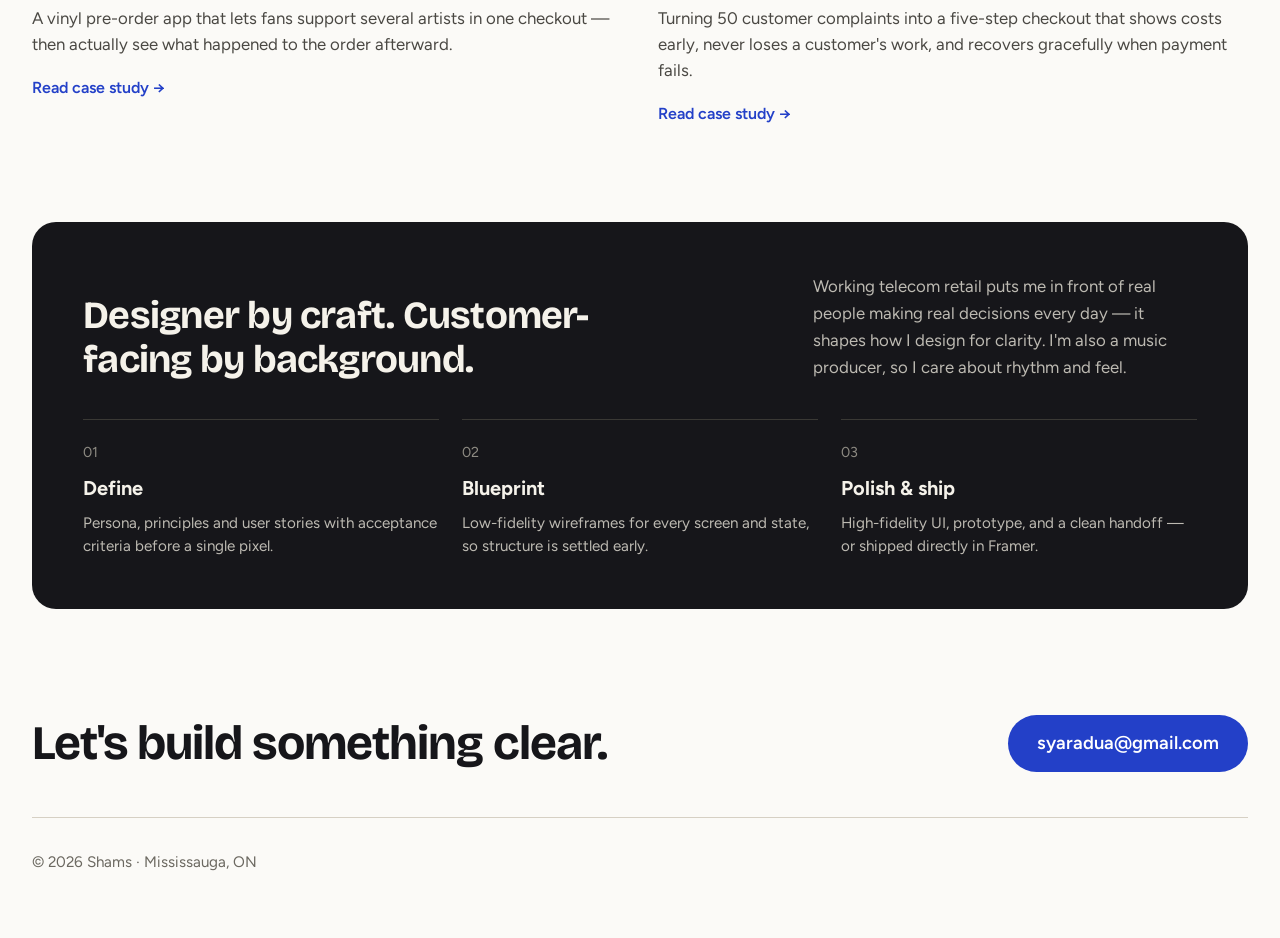
==== commit a1b418cc: "Merge pull request #4 from syaradua-droid/add-planpilot feat: add PlanPilot case study page, assets " ====
--- a/index.html
+++ b/index.html
@@ -3,16 +3,16 @@
 <head>
 <meta charset="UTF-8">
 <meta name="viewport" content="width=device-width, initial-scale=1.0">
-<title>Shams Yar-Adua — UX & Product Design</title>
-<meta name="description" content="Product Designer specializing in systems, user flows &amp; frictionless product workflows — turning operational friction into intuitive, testable digital experiences.">
+<title>Shams Yar-Adua — UX/UI Designer</title>
+<meta name="description" content="UX/UI designer specializing in systems, user flows &amp; frictionless product workflows — turning operational friction into intuitive, testable digital experiences.">
 <meta property="og:type" content="website">
-<meta property="og:title" content="Shams Yar-Adua — UX & Product Design">
-<meta property="og:description" content="Product Designer specializing in systems, user flows &amp; frictionless product workflows — turning operational friction into intuitive, testable digital experiences.">
+<meta property="og:title" content="Shams Yar-Adua — UX/UI Designer">
+<meta property="og:description" content="UX/UI designer specializing in systems, user flows &amp; frictionless product workflows — turning operational friction into intuitive, testable digital experiences.">
 <meta property="og:image" content="https://syaradua-droid.github.io/portfolio/assets/og-index.png">
 <meta property="og:url" content="https://syaradua-droid.github.io/portfolio/">
 <meta name="twitter:card" content="summary_large_image">
-<meta name="twitter:title" content="Shams Yar-Adua — UX & Product Design">
-<meta name="twitter:description" content="Product Designer specializing in systems, user flows &amp; frictionless product workflows — turning operational friction into intuitive, testable digital experiences.">
+<meta name="twitter:title" content="Shams Yar-Adua — UX/UI Designer">
+<meta name="twitter:description" content="UX/UI designer specializing in systems, user flows &amp; frictionless product workflows — turning operational friction into intuitive, testable digital experiences.">
 <meta name="twitter:image" content="https://syaradua-droid.github.io/portfolio/assets/og-index.png">
 <link rel="icon" type="image/png" sizes="32x32" href="assets/favicon-32.png">
 <link rel="icon" type="image/png" sizes="16x16" href="assets/favicon-16.png">
@@ -39,7 +39,7 @@
 
 <header class="hero" id="top">
   <div class="hero-watermark">SHAMS</div>
-  <div class="hero-role display" style="font-size:clamp(1.15rem, 2.4vw, 2.15rem)">Product Designer <span style="color:var(--h-accent)">|</span> Systems, User Flows &amp; Frictionless Product Workflows</div>
+  <div class="hero-role display" style="font-size:clamp(1.15rem, 2.4vw, 2.15rem)">UX / UI Designer <span style="color:var(--h-accent)">|</span> Systems, User Flows &amp; Frictionless Product Workflows</div>
   <p class="hero-lede">I turn complex operational friction into intuitive digital workflows &mdash; through testable acceptance criteria, state-driven user flows, and tokenized design systems.</p>
   <div class="hero-tools">
     <div class="tool-group">
@@ -115,7 +115,7 @@
     </a>
 
     <a href="counselpod.html" class="work-card">
-      <div class="work-thumb thumb-tv2" style="background:#1F3A56"><img src="assets/cp_home_ontrack.webp" alt="CounselPod Home screen showing CPD hour progress" loading="lazy"><img src="assets/cp_player.webp" alt="CounselPod hands-free audio player screen" loading="lazy"><img src="assets/cp_profile.webp" alt="CounselPod Profile screen" loading="lazy"></div>
+      <div class="work-thumb thumb-tv2" style="background:#1F3A56"><img src="assets/cp_home_ontrack.webp" width="750" height="1624" alt="CounselPod Home screen showing CPD hour progress" loading="lazy"><img src="assets/cp_player.webp" width="750" height="1624" alt="CounselPod hands-free audio player screen" loading="lazy"><img src="assets/cp_profile.webp" width="750" height="1624" alt="CounselPod Profile screen" loading="lazy"></div>
       <div class="work-tags"><span class="work-tag">Solo &middot; UX/UI</span><span class="work-tag">Mobile app</span><span class="work-tag">Figma</span></div>
       <h3>CounselPod</h3>
       <p>Redesigning a legal-education podcast app so busy lawyers can hit their CPD hours hands-free. Built around one persona and four principles — status before content, hands-free first, one primary action, one accent doing double duty.</p>
@@ -123,7 +123,7 @@
     </a>
 
     <a href="gamemind.html" class="work-card">
-      <div class="work-thumb thumb-img "><img src="assets/gm_dashboard.webp" alt="GameMind coordinator dashboard" loading="lazy" style="object-position:top left"></div>
+      <div class="work-thumb thumb-img "><img src="assets/gm_dashboard.webp" width="1440" height="900" alt="GameMind coordinator dashboard" loading="lazy" style="object-position:top left"></div>
       <div class="work-tags"><span class="work-tag">Solo &middot; UX/UI</span><span class="work-tag">Web + mobile</span><span class="work-tag">Figma</span></div>
       <h3>GameMind</h3>
       <p>Getting low-income youth athletes the gear they need — and a safe way to talk about pressure. A coordinator portal and an athlete app, designed as one system.</p>
@@ -131,18 +131,27 @@
     </a>
 
     <a href="gloveworks.html" class="work-card">
-      <div class="work-thumb thumb-img "><img src="assets/gw_hero_desktop.webp" alt="GloveWorks hero section" loading="lazy" style="object-position:top center"></div>
-      <div class="work-tags"><span class="work-tag">Lead designer</span><span class="work-tag">Responsive web</span><span class="work-tag">Figma</span></div>
+      <div class="work-thumb thumb-img "><img src="assets/gw_hero_desktop.webp" width="1440" height="1238" alt="GloveWorks hero section" loading="lazy" style="object-position:top center"></div>
+      <div class="work-tags"><span class="work-tag">Solo &middot; UX/UI</span><span class="work-tag">Responsive web</span><span class="work-tag">Figma</span></div>
       <h3>GloveWorks</h3>
       <p>Turning a word-of-mouth boxing gym into an always-on booking funnel — one page that splits early into two tracks so neither persona sees content that isn't for them.</p>
       <span class="cta">Read case study →</span>
     </a>
 
     <a href="tunevault.html" class="work-card">
-      <div class="work-thumb thumb-tv2"><img src="assets/tv_home_hifi.webp" alt="TuneVault Home screen with active pre-orders" loading="lazy"><img src="assets/tv_cart_hifi.webp" alt="TuneVault checkout cart screen" loading="lazy"><img src="assets/tv_collection_hifi.webp" alt="TuneVault vinyl collection screen" loading="lazy"></div>
+      <div class="work-thumb thumb-tv2"><img src="assets/tv_home_hifi.webp" width="390" height="1833" alt="TuneVault Home screen with active pre-orders" loading="lazy"><img src="assets/tv_cart_hifi.webp" width="390" height="815" alt="TuneVault checkout cart screen" loading="lazy"><img src="assets/tv_collection_hifi.webp" width="390" height="835" alt="TuneVault vinyl collection screen" loading="lazy"></div>
       <div class="work-tags"><span class="work-tag">UX + research</span><span class="work-tag">Mobile app</span><span class="work-tag">Figma</span></div>
       <h3>TuneVault</h3>
       <p>A vinyl pre-order app that lets fans support several artists in one checkout — then actually see what happened to the order afterward.</p>
+      <span class="cta">Read case study →</span>
+    </a>
+
+
+    <a href="checkout.html" class="work-card">
+      <div class="work-thumb thumb-tv2" style="background:#12263F"><img src="assets/co_wf1.webp" width="652" height="1277" alt="Checkout cart wireframe with upfront cost breakdown" loading="lazy"><img src="assets/co_wf4.webp" width="652" height="1277" alt="Checkout payment wireframe" loading="lazy"><img src="assets/co_wf5.webp" width="652" height="1277" alt="Checkout confirmation wireframe" loading="lazy"></div>
+      <div class="work-tags"><span class="work-tag">Course project</span><span class="work-tag">Checkout UX</span><span class="work-tag">Conversational UI</span></div>
+      <h3>AI-Powered Checkout</h3>
+      <p>Turning 50 customer complaints into a five-step checkout that shows costs early, never loses a customer's work, and recovers gracefully when payment fails.</p>
       <span class="cta">Read case study →</span>
     </a>
 
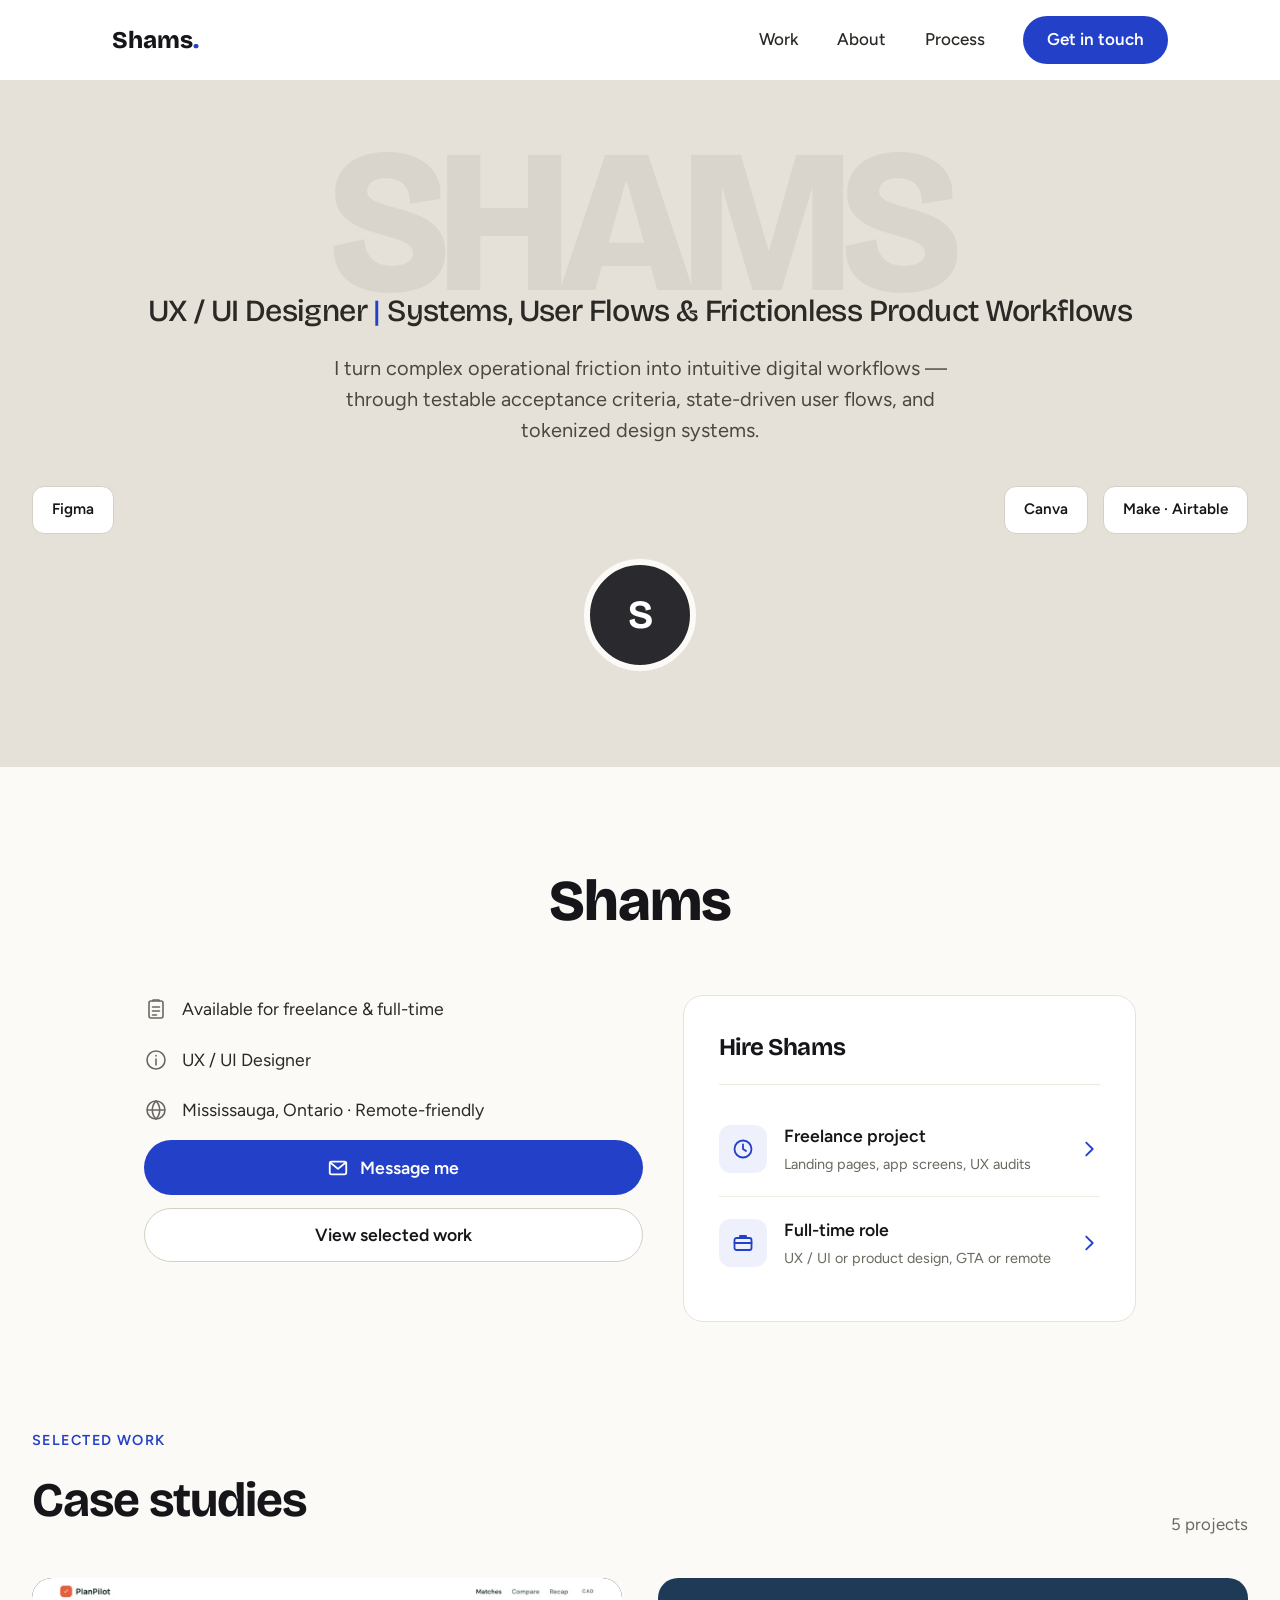
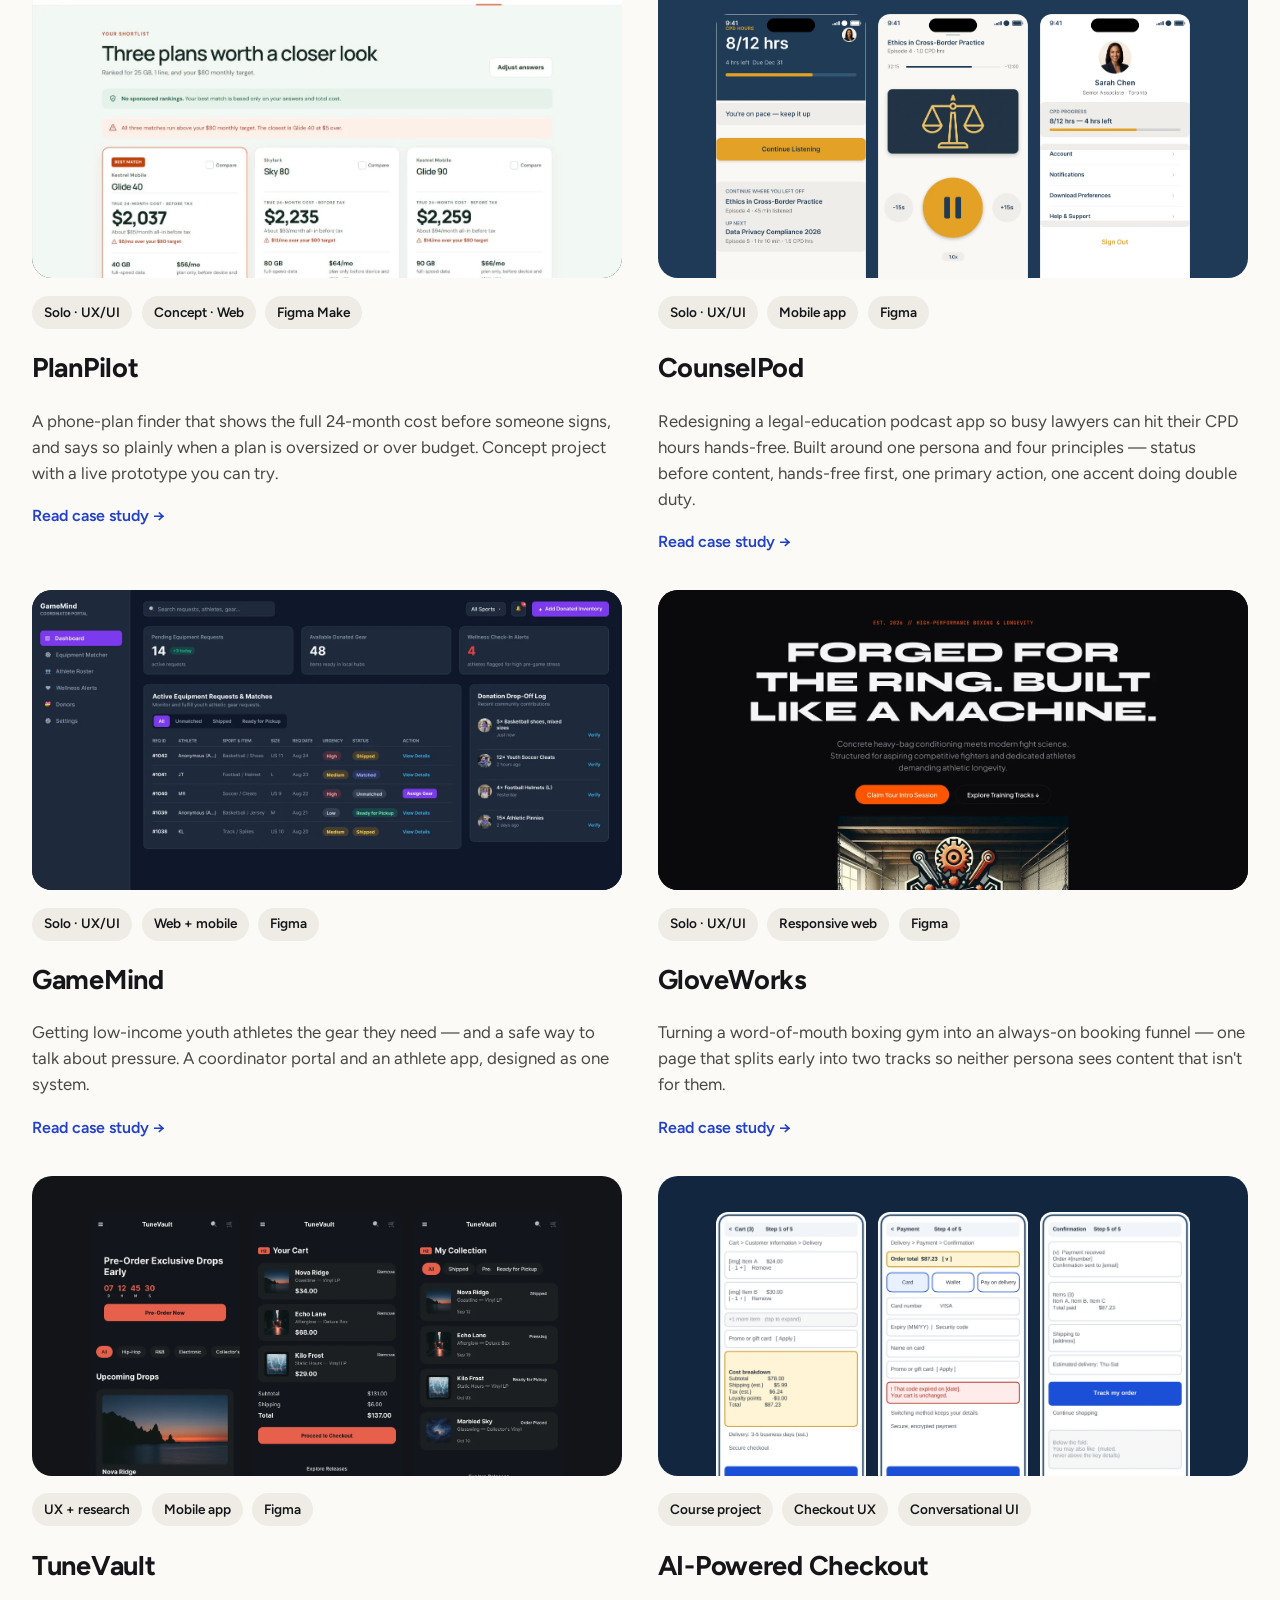
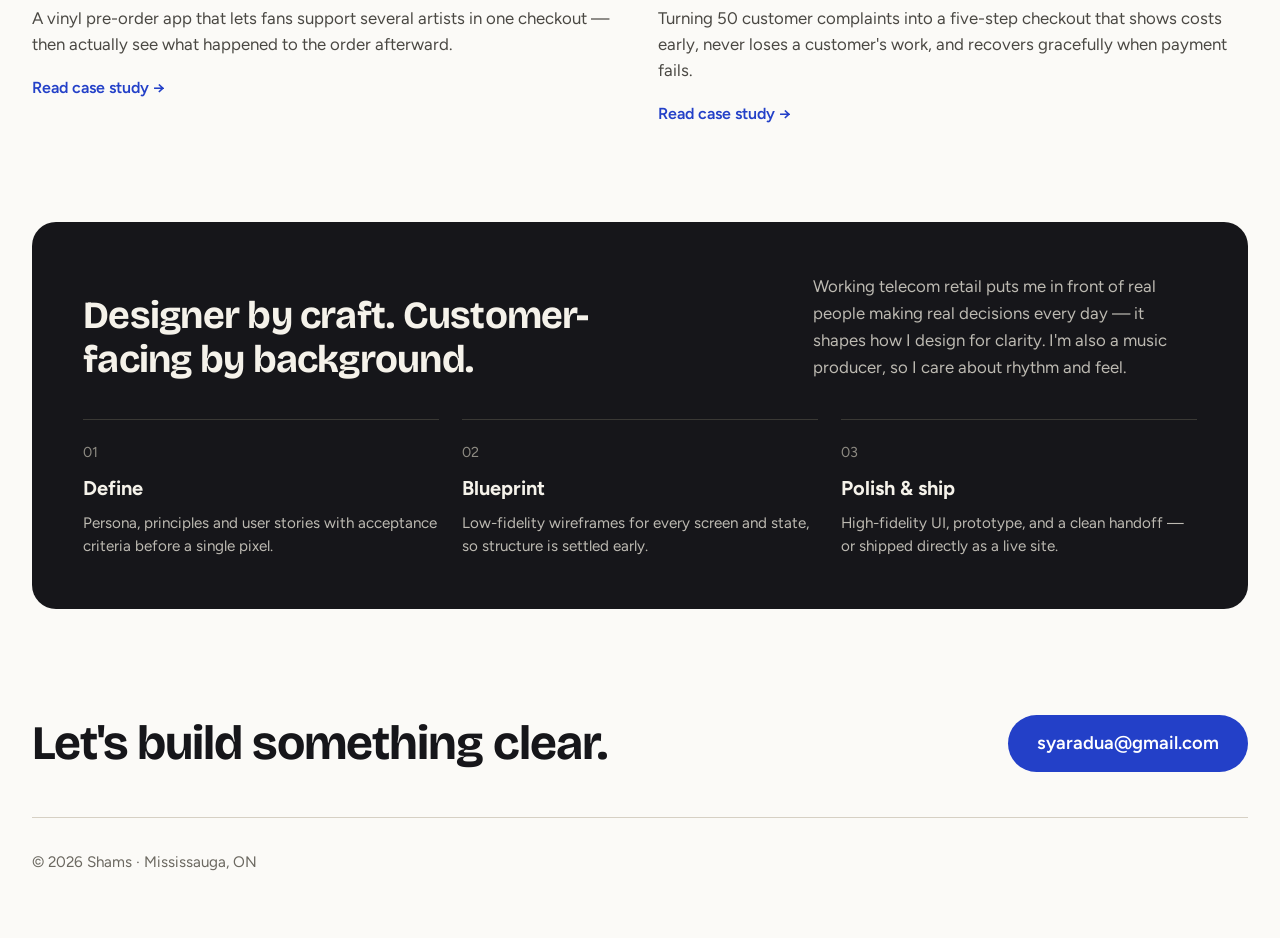
==== commit 2c8bebb1: "chore(home): remove Framer mentions" ====
--- a/index.html
+++ b/index.html
@@ -44,7 +44,6 @@
   <div class="hero-tools">
     <div class="tool-group">
       <span class="hero-tool">Figma</span>
-      <span class="hero-tool">Framer</span>
     </div>
     <div class="tool-group">
       <span class="hero-tool">Canva</span>
@@ -167,7 +166,7 @@
     <div class="process-steps">
       <div class="process-step"><span class="n">01</span><span class="t">Define</span><span class="d">Persona, principles and user stories with acceptance criteria before a single pixel.</span></div>
       <div class="process-step"><span class="n">02</span><span class="t">Blueprint</span><span class="d">Low-fidelity wireframes for every screen and state, so structure is settled early.</span></div>
-      <div class="process-step"><span class="n">03</span><span class="t">Polish &amp; ship</span><span class="d">High-fidelity UI, prototype, and a clean handoff — or shipped directly in Framer.</span></div>
+      <div class="process-step"><span class="n">03</span><span class="t">Polish &amp; ship</span><span class="d">High-fidelity UI, prototype, and a clean handoff — or shipped directly as a live site.</span></div>
     </div>
   </div>
 </section>
